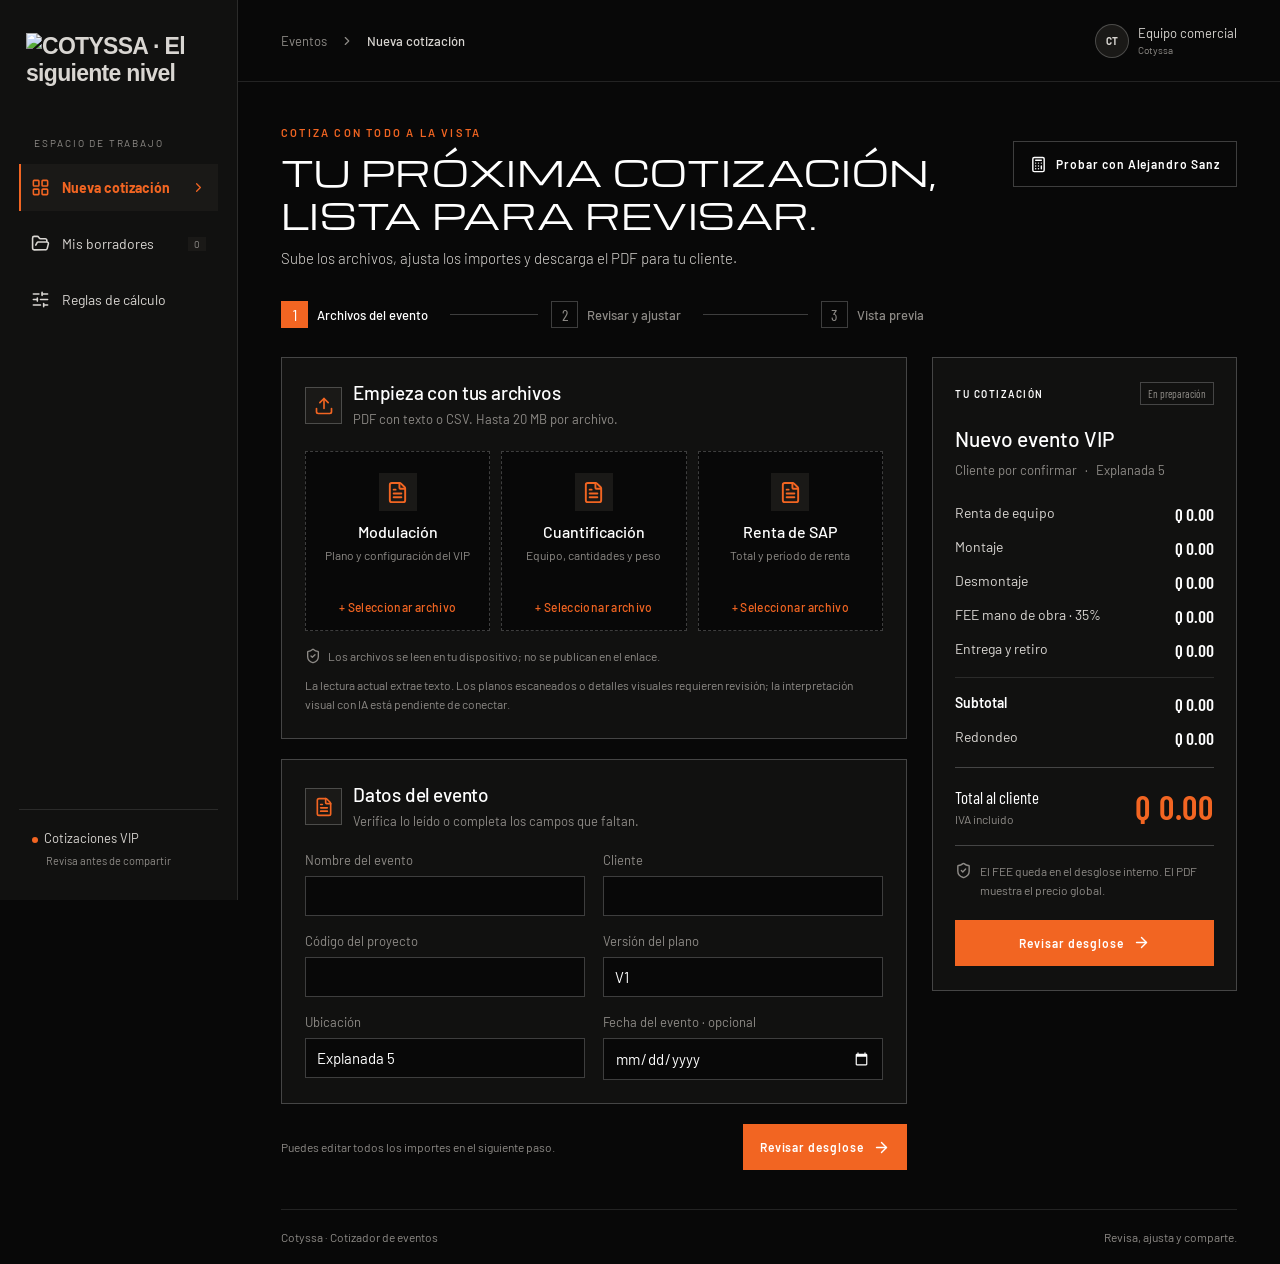
==== cotizador-vip/index.html @ bdb53b1c "Fix VIP PDF review flow and update editable daily rate to Q400" ====
<!doctype html><html lang="es"><head><meta charset="UTF-8"/><meta name="viewport" content="width=device-width,initial-scale=1.0"/><meta name="theme-color" content="#080808"/><meta name="robots" content="noindex,nofollow"/><title>Cotyssa · Cotizador de eventos</title><meta name="description" content="Prepara, revisa y descarga cotizaciones de VIP desde tu celular."/>  <script type="module" crossorigin src="./assets/index-CSmFbuK6.js"></script>
  <link rel="stylesheet" crossorigin href="./assets/index-BCkdrjSg.css">
</head><body><div id="root"></div></body></html>
---- cotizador-vip/assets/index-BCkdrjSg.css ----
@import "https://fonts.googleapis.com/css2?family=Michroma&family=Barlow:wght@300;400;500;600&family=Barlow+Condensed:wght@500;600&display=swap";:root{color:#273130;font-synthesis:none;--orange:#ed5b2a;--ink:#21332f;--line:#e5e9e5;--muted:#78817c;background:#f5f6f4;font-family:DM Sans,Arial,sans-serif}*{box-sizing:border-box}body{margin:0}button,input,textarea{font:inherit}button,a{-webkit-tap-highlight-color:transparent}button{cursor:pointer}button:disabled{cursor:not-allowed;opacity:.5}a{color:inherit;text-decoration:none}button{color:inherit;background:0 0;border:0}button:focus-visible,a:focus-visible{outline-offset:3px;outline:3px solid #ef9c73}input:focus,textarea:focus{border-color:var(--orange);outline:2px solid #ed5b2a33}.app{min-height:100vh;display:flex}.sidebar{border-right:1px solid var(--line);background:#fff;flex-direction:column;width:238px;padding:33px 19px;display:flex;position:fixed;inset:0 auto 0 0}.brand{letter-spacing:-.7px;align-items:center;gap:10px;margin:0 10px 58px;font-family:Manrope,Arial;font-size:23px;font-weight:800;display:flex}.brand small{letter-spacing:1.1px;color:#8c948e;margin-top:4px;font-size:8px;font-weight:650;display:block}.brand-mark{background:var(--orange);color:#fff;border-radius:10px 2px;place-items:center;width:38px;height:43px;font-size:29px;display:grid}.nav-label{color:#9aa29b;letter-spacing:1.4px;margin:0 15px 15px;font-size:9px}.sidebar nav{gap:9px;display:grid}.sidebar nav button{color:#6e7871;text-align:left;border-radius:8px;align-items:center;gap:12px;padding:14px 12px;font-size:12px;display:flex}.sidebar nav button.selected{color:#d65625;background:#fff1e9;font-weight:650}.sidebar nav button svg:last-child:not(:first-child){margin-left:auto}.count{background:#ecefe9;border-radius:5px;margin-left:auto;padding:1px 6px;font-size:10px}.sidebar-bottom{border-top:1px solid var(--line);margin-top:auto;padding:20px 13px 0;font-size:11px}.sidebar-bottom small{color:#9aa198;margin:8px 0 0 14px;font-size:10px;display:block}.orange-dot{background:var(--orange);border-radius:100%;flex:none;width:6px;height:6px;margin-right:6px;display:inline-block}.workspace{flex:1;min-width:0;margin-left:238px}.topbar{border-bottom:1px solid var(--line);background:#fff;justify-content:space-between;align-items:center;height:82px;padding:0 43px;font-size:11px;display:flex}.topbar>div{color:#8a948c;align-items:center;gap:13px;display:flex}.topbar strong{color:#46574c;font-weight:500}.team{align-items:center;gap:9px;font-size:11px;display:flex}.team small{color:#969f97;margin-top:3px;font-size:9px;display:block}.avatar{color:#62785a;background:#edf0e8;border-radius:50%;place-items:center;width:34px;height:34px;font-size:10px;font-weight:700;display:grid}main{max-width:1450px;margin:auto;padding:39px 43px 0}.page-heading{justify-content:space-between;align-items:center;gap:25px;margin-bottom:31px;display:flex}.eyebrow{letter-spacing:1.4px;font-size:9px;font-weight:700}h1,h2,h3{font-family:Manrope,Arial,sans-serif}h1{letter-spacing:-1.2px;margin:10px 0;font-size:29px;font-weight:750;line-height:1.3}p{line-height:1.6}.page-heading p{color:var(--muted);margin:0;font-size:12px}.primary,.secondary{white-space:nowrap;border-radius:7px;justify-content:center;align-items:center;gap:9px;min-height:42px;padding:12px 16px;font-size:11px;font-weight:650;display:inline-flex}.primary{background:var(--orange);color:#fff;box-shadow:0 4px 10px #e75a2017}.primary:hover{background:#d94c20}.secondary{color:#566552;background:#fff;border:1px solid #dfe5de}.secondary:hover{background:#f8faf5}.secondary.small{min-height:33px;padding:7px 11px}.wide{width:100%}.steps{max-width:810px;margin:0 0 29px;display:flex}.steps button{text-align:left;white-space:nowrap;color:#9ca39b;flex:1;align-items:center;gap:9px;padding:0;font-size:11px;display:flex;position:relative}.steps button>span{background:#f5f6f4;border:1px solid #d9ded6;border-radius:50%;flex:none;place-items:center;width:27px;height:27px;font-size:11px;display:grid}.steps button strong{font-weight:500}.steps button.done>span{color:#557b4f;background:#e5eee2;border-color:#e5eee2}.steps i{background:#dce2d8;flex:1;height:1px;margin:0 13px}.editor-grid{grid-template-columns:minmax(0,1fr) 305px;align-items:start;gap:25px;display:grid}.editor{gap:20px;min-width:0;display:grid}.card,.summary{border:1px solid var(--line);background:#fff;border-radius:11px;box-shadow:0 3px 7px #1b341a02}.card{padding:23px}.card-heading{align-items:center;gap:11px;margin-bottom:21px;display:flex}.card-heading>.text-button,.card-heading>.secondary{margin-left:auto}.section-icon{color:#7a8a69;background:#f5f5ef;border:1px solid #e9ebe2;border-radius:9px;flex:none;place-items:center;width:37px;height:37px;display:grid}.card h2{letter-spacing:-.3px;margin:0 0 5px;font-size:14px;font-weight:750}.card-heading p,.card>p{color:var(--muted);margin:0;font-size:10px}.uploads{grid-template-columns:repeat(3,minmax(0,1fr));gap:11px;display:grid}.upload{text-align:center;cursor:pointer;background:#fcfdf9;border:1px dashed #d9dfd2;border-radius:8px;flex-direction:column;align-items:center;min-height:171px;padding:21px 10px 16px;display:flex;position:relative;overflow:hidden}.upload:hover{border-color:var(--orange);background:#fffaf4}.upload input{opacity:0;cursor:pointer;width:100%;height:100%;position:absolute;inset:0}.upload-icon{color:#8d9b7b;background:#eef1e6;border-radius:9px;place-items:center;width:38px;height:38px;margin-bottom:11px;display:grid}.upload strong{font-size:11px}.upload>span:not(.upload-icon){color:#9aa28f;overflow-wrap:anywhere;max-width:100%;margin:7px 0 15px;font-size:9px}.upload b{color:#d36e39;margin-top:auto;font-size:9px;font-weight:600}.privacy{color:#94a08d;align-items:center;gap:7px;margin-top:17px;font-size:9px;display:flex}.reading-note{line-height:1.6;color:#8d9689!important;margin-top:12px!important;font-size:9px!important}.form-grid{grid-template-columns:1fr 1fr;gap:17px 18px;display:grid}.form-grid.four{grid-template-columns:repeat(4,1fr);gap:12px}.form-grid.three{grid-template-columns:repeat(3,1fr)}.field{min-width:0;display:block}.field>span{color:#687565;margin-bottom:8px;font-size:10px;display:block}.field input,.field textarea,.extra-row input{color:#374b3c;background:#fff;border:1px solid #e0e6dc;border-radius:6px;width:100%;min-height:38px;padding:10px 11px;font-size:11px}.field input[type=number]{appearance:textfield}.field input::-webkit-inner-spin-button{opacity:.4}.field textarea{resize:vertical;margin-bottom:16px;line-height:1.7}.input-wrap{position:relative}.input-wrap input:has(+small){padding-right:28px}.input-wrap small{color:#9da594;font-size:9px;position:absolute;top:12px;right:10px}.metrics{grid-template-columns:repeat(3,1fr);margin-top:18px;display:grid}.metrics div+div{border-left:1px solid var(--line);padding-left:20px}.metrics strong{letter-spacing:-.5px;color:#486344;font-size:21px;display:block}.metrics small{font-size:11px;font-weight:400}.metrics span{color:#8a9785;margin-top:6px;font-size:9px;display:block}.card h3{margin:0;font-size:12px}.compact{padding:20px 23px}.compact .muted{margin-top:15px}.summary{padding:24px 22px;position:sticky;top:24px}.summary-top{justify-content:space-between;align-items:center;gap:10px;display:flex}.summary .eyebrow{letter-spacing:1px;color:#83937a;font-size:8px}.status{white-space:nowrap;color:#bc8547;background:#fbf4e7;border:1px solid #f2e6cd;border-radius:5px;padding:4px 7px;font-size:8px}.summary h2{letter-spacing:-.6px;margin:19px 0 6px;font-size:17px;line-height:1.4}.summary p{color:#8b9985;margin:0;font-size:10px}.summary p span{margin:0 5px}.sum-lines{gap:13px;margin:23px 0 19px;font-size:10px;display:grid}.sum-lines>div{justify-content:space-between;gap:10px;display:flex}.sum-lines strong{white-space:nowrap;font-size:10px;font-weight:500}.sum-lines .sub{border-top:1px solid var(--line);margin-top:3px;padding-top:16px}.sum-lines .sub span,.sum-lines .sub strong{color:#4b6046;font-weight:600}.total{border-top:1px solid var(--line);border-bottom:1px solid var(--line);justify-content:space-between;align-items:center;gap:10px;padding:18px 0;display:flex}.total>span{color:#62775a;font-size:10px}.total small{color:#94a18c;margin-top:5px;font-size:8px;display:block}.total strong{letter-spacing:-1px;color:#304b2f;font-family:Manrope,Arial;font-size:25px}.summary-note{color:#9aa58e;align-items:flex-start;gap:8px;margin:16px 0 20px;font-size:9px;line-height:1.6;display:flex}.summary-note svg{flex:none}.editor-footer{justify-content:space-between;align-items:center;gap:15px;display:flex}.main-footer{color:#a2aa98;border-top:1px solid #e3e8de;justify-content:space-between;margin-top:39px;padding:20px 0;font-size:9px;display:flex}.notice{color:#927033;background:#fffbef;border:1px solid #ebd9b4;border-radius:8px;align-items:flex-start;gap:10px;margin:0 0 20px;padding:13px 15px;font-size:11px;display:flex}.notice p{flex:1;margin:0}.notice svg{flex:none;margin-top:3px}.notice button{padding:0}.inline-warning{background:#fff9eb;border-radius:6px;padding:10px 12px;color:#a47728!important;margin-top:15px!important;font-size:10px!important}.check{color:#71816a;cursor:pointer;align-items:flex-start;gap:9px;margin-top:18px;font-size:10px;line-height:1.6;display:flex}.check input{accent-color:var(--orange);flex:none;width:15px;height:15px;margin:2px 0 0}.final-check{border-top:1px solid var(--line);padding-top:17px}.reference{background:#f7f8f3;border-radius:6px;align-items:flex-start;gap:5px;margin-top:16px;padding:11px 12px;display:flex}.reference .orange-dot{margin-top:6px}.reference p{color:#8b967e;margin:0;font-size:10px}.text-button{color:#d76a36;align-items:center;gap:7px;font-size:10px;font-weight:600;display:inline-flex}.sap-line{color:#8e9d83;justify-content:space-between;align-items:center;gap:10px;margin-top:17px;font-size:10px;display:flex}.sap-line input{border:1px solid #dfe5d7;border-radius:5px;width:50px;margin-left:5px;padding:6px}.empty-extras{color:#a0ab92;text-align:center;background:#f9faf5;border-radius:7px;padding:16px;font-size:10px}.extra-row{grid-template-columns:1fr 60px 95px 25px;gap:8px;margin-top:10px;display:grid}.preview-card iframe{border:1px solid var(--line);background:#f4f4ef;border-radius:7px;width:100%;height:750px}.preview-actions{justify-content:flex-end;gap:12px;margin-top:18px;display:flex}.history-row{border-bottom:1px solid var(--line);align-items:center;gap:15px;padding:17px 0;font-size:12px;display:flex}.history-row>div{flex:1}.history-row small{color:#97a089;margin-top:6px;font-size:10px;display:block}.history-row>b{font-size:12px}.blank{text-align:center;color:#8f9e80;padding:50px}.blank>svg{margin-bottom:20px}.blank button{margin-top:15px}.rules>div{border-bottom:1px solid var(--line);gap:15px;padding:16px 0;display:flex}.rules p{color:#87967a;margin:8px 0;font-size:12px}.mobile{display:none}@media (width>=1600px){main{padding-top:50px}.page-heading{margin-bottom:36px}.editor-grid{grid-template-columns:minmax(0,1fr) 340px;gap:30px}.card{padding:28px}.uploads{gap:17px}.upload{min-height:190px}}@media (width<=1200px){.sidebar{width:205px}.workspace{margin-left:205px}main{padding:30px 25px 0}.topbar{padding:0 25px}.page-heading{align-items:flex-start}.page-heading>.secondary{padding:10px;font-size:10px}h1{font-size:25px}.editor-grid{grid-template-columns:minmax(0,1fr) 270px;gap:18px}.card{padding:20px}.form-grid.four{grid-template-columns:1fr 1fr}.uploads{grid-template-columns:1fr}.upload{text-align:left;grid-template-rows:auto auto;grid-template-columns:38px 1fr;gap:3px 13px;min-height:85px;padding:14px;display:grid}.upload-icon{grid-row:1/3;margin:0}.upload>span:not(.upload-icon){margin:0}.upload b{grid-column:2;margin-top:6px;font-size:9px}.summary{padding:20px}.total strong{font-size:22px}}@media (width<=850px){.sidebar{width:74px;padding:25px 10px}.brand{margin:0 auto 35px}.brand>div,.nav-label,.sidebar-bottom,.sidebar nav button>:not(:first-child){display:none}.sidebar nav button{justify-content:center;gap:0;padding:13px;font-size:0}.sidebar nav button svg:first-child{width:20px;height:20px;display:block}.workspace{margin-left:74px}.team>span:last-child{display:none}.editor-grid{grid-template-columns:minmax(0,1fr)}.summary{position:static}.summary .sum-lines{grid-template-columns:1fr 1fr;gap:13px 30px}.summary .sum-lines .sub{border:0;margin:0;padding:0}.summary h2{margin-top:15px}.summary .primary{display:none}.summary-note{margin-bottom:0}.uploads{grid-template-columns:repeat(3,minmax(0,1fr))}.upload{text-align:center;flex-direction:column;gap:0;min-height:166px;padding:18px 10px;display:flex}.upload-icon{margin-bottom:12px}.upload>span:not(.upload-icon){margin:7px 0 10px}.upload b{margin-top:auto}.steps{font-size:10px}.topbar{height:66px}.preview-card iframe{height:650px}}@media (width<=580px){.sidebar{display:none}.workspace{margin-left:0}.topbar{height:61px;padding:0 20px}.topbar>div{font-size:10px}.team{gap:0}.avatar{width:29px;height:29px}main{padding:25px 16px 0}.page-heading{margin-bottom:25px;display:block}h1{letter-spacing:-1px;font-size:25px}.page-heading p{max-width:290px;font-size:11px}.page-heading>.secondary{min-height:35px;margin-top:17px}.eyebrow{font-size:8px}.steps{gap:8px;margin-bottom:23px}.steps button{white-space:normal;align-items:center;gap:6px}.steps button span{width:24px;height:24px;font-size:10px}.steps button strong{font-size:9px;line-height:1.5}.steps i{display:none}.card{border-radius:9px;padding:18px 16px}.card-heading{gap:9px;margin-bottom:18px}.card-heading h2{font-size:13px}.card-heading p{font-size:9px}.section-icon{border-radius:7px;width:31px;height:31px}.uploads{grid-template-columns:1fr;gap:10px}.upload{text-align:left;grid-template-rows:auto auto;grid-template-columns:32px 1fr;gap:4px 12px;min-height:88px;padding:15px;display:grid}.upload-icon{grid-row:1/3;width:32px;height:32px;margin:0}.upload b{grid-column:2;margin-top:3px}.upload>span:not(.upload-icon){margin:0}.privacy{align-items:flex-start;font-size:8px;line-height:1.6}.privacy svg{flex:none}.form-grid{gap:14px 12px}.form-grid.three{grid-template-columns:1fr 1fr}.form-grid.three>.field:last-child{grid-column:1/3}.field>span{font-size:9px}.field input{font-size:12px}.summary .sum-lines{grid-template-columns:1fr}.summary .sum-lines .sub{border-top:1px solid var(--line);padding-top:13px}.summary{padding:21px}.total strong{font-size:26px}.editor-footer{gap:10px}.editor-footer>span{max-width:145px;font-size:9px}.primary{padding:11px 14px;font-size:10px}.card-heading>.text-button{text-align:right;max-width:85px;font-size:9px;line-height:1.5}.card-heading>.secondary,.reference p{font-size:9px}.sap-line{align-items:flex-start;font-size:9px}.extra-row{grid-template-columns:1fr 45px 70px 22px;gap:5px}.extra-row input{padding:8px 6px;font-size:10px}.check{font-size:9px}.preview-card iframe{height:510px}.preview-actions{justify-content:space-between;gap:7px}.preview-actions a{padding:10px;font-size:9px}.main-footer{margin-top:27px;font-size:8px}.main-footer>span{display:none}.history-row{flex-wrap:wrap;gap:9px}.history-row>div{min-width:150px}.mobile{display:block}}.mobile-nav{display:none}@media (width<=580px){.mobile-nav{background:#fff;border:1px solid #e5e9e5;border-radius:6px;max-width:110px;padding:7px;font-size:10px;display:block}.topbar{gap:10px}.topbar .team{display:none}}:root{--lightningcss-light: ;--lightningcss-dark:initial;color-scheme:dark;--ink:#080808;--coal:#111110;--coal2:#1a1917;--line:#ffffff1c;--line2:#ffffff38;--steel:#d9d6d2;--mute:#8e8b87;--white:#fff;--or:#f26522;--or2:#ff7a3d;--orange:#f26522;--muted:#8e8b87;--display:"Michroma","Eurostile",Arial,sans-serif;--text:"Barlow","Helvetica Neue",Arial,sans-serif;--data:"Barlow Condensed","Arial Narrow",Arial,sans-serif;font-family:var(--text);background:var(--ink);color:var(--steel)}body{background:var(--ink);color:var(--steel);font-family:var(--text)}::selection{background:var(--or);color:#fff}button,input,textarea,select{font-family:var(--text)}h1{font-family:var(--display);text-transform:uppercase;color:#fff;letter-spacing:.01em;font-size:clamp(23px,2.7vw,35px);font-weight:400;line-height:1.25}h2,h3{font-family:var(--text);color:#fff}.sidebar{background:var(--coal);border-color:var(--line);width:238px}.workspace{margin-left:238px}.brand{min-height:48px;margin:0 7px 50px}.brand-logo{width:180px;height:auto;display:block}.brand-mark{display:none}.nav-label{color:var(--mute);letter-spacing:.18em;font-size:10px}.sidebar nav button{color:var(--steel);border-radius:0;font-size:14px}.sidebar nav button.selected{background:var(--coal2);color:var(--or);box-shadow:inset 2px 0 var(--or)}.count{background:var(--coal2);color:var(--mute);border-radius:0}.sidebar-bottom{color:var(--steel);border-color:var(--line);font-size:13px}.sidebar-bottom small{color:var(--mute);font-size:11px}.orange-dot{background:var(--or)}.topbar{background:var(--ink);border-color:var(--line);font-size:13px}.topbar>div{color:var(--mute)}.topbar strong{color:var(--steel)}.team{font-size:13px}.team small{color:var(--mute);font-size:10px}.avatar{background:var(--coal2);color:var(--steel);border:1px solid var(--line2)}.eyebrow{font-family:var(--text);letter-spacing:.2em;font-size:11px;font-weight:600}.orange{color:var(--or)}.page-heading{align-items:flex-start}.page-heading p{color:var(--steel);max-width:65ch;font-size:15px;font-weight:300}.page-heading>.secondary{margin-top:20px}.primary,.secondary{font-family:var(--text);letter-spacing:.08em;min-height:46px;box-shadow:none;border-radius:0;font-size:12px;font-weight:600}.primary{background:var(--or);border:1px solid var(--or);color:#fff}.primary:hover{background:var(--or2);border-color:var(--or2)}.secondary{border-color:var(--line2);color:#fff;background:0 0}.secondary:hover{background:var(--coal2);border-color:#fff}.steps button{color:var(--mute);font-size:13px}.steps button>span{background:var(--ink);color:var(--mute);border-color:var(--line2);font-family:var(--data);border-radius:0;font-size:16px}.steps button.active{color:#fff}.steps button.active>span{background:var(--or);border-color:var(--or);color:#fff}.steps button.done>span{background:var(--coal2);border-color:var(--or);color:var(--or)}.steps i{background:var(--line2)}.card,.summary{background:var(--coal);border-color:var(--line2);box-shadow:none;border-radius:0}.card h2{font-family:var(--text);letter-spacing:-.01em;font-size:19px;font-weight:500}.card h3{font-family:var(--text);font-size:17px;font-weight:500}.card-heading p,.card>p{color:var(--mute);font-size:13px}.section-icon{background:var(--coal2);color:var(--or);border:1px solid var(--line2);border-radius:0}.upload{background:var(--ink);border-color:var(--line2);border-radius:0;min-height:180px}.upload:hover{background:var(--coal2);border-color:var(--or)}.upload-icon{background:var(--coal2);color:var(--or);border-radius:0}.upload strong{color:#fff;font-size:16px;font-weight:500}.upload>span:not(.upload-icon){color:var(--mute);font-size:12px}.upload b{letter-spacing:.03em;color:var(--or);font-size:12px;font-weight:500}.upload.loaded{background:#101a12;border-color:#5fb77a}.upload.loaded .upload-icon{color:#5fb77a;background:#15231a}.privacy{color:var(--mute);font-size:12px}.reading-note{color:var(--mute)!important;font-size:12px!important}.field>span{color:var(--mute);font-size:13px}.field input,.field textarea,.extra-row input{background:var(--ink);color:#fff;border-color:var(--line2);border-radius:0;font-size:15px}.field input:focus,.field textarea:focus,.extra-row input:focus{border-color:var(--or);outline:none}.input-wrap small{font-family:var(--data);color:var(--mute);font-size:14px;top:10px}.field textarea{font-size:14px}.summary .eyebrow{color:#fff;letter-spacing:.15em;font-size:10px}.status{color:var(--mute);border-color:var(--line2);font-family:var(--data);background:0 0;border-radius:0;font-size:11px}.summary h2{font-family:var(--text);color:#fff;letter-spacing:0;font-size:21px;font-weight:500}.summary p{color:var(--mute);font-size:13px}.sum-lines{gap:14px;font-size:14px}.sum-lines span{color:var(--steel)}.sum-lines strong{font-family:var(--data);color:#fff;font-variant-numeric:tabular-nums;font-size:17px;font-weight:600}.sum-lines .sub span,.sum-lines .sub strong{color:#fff}.total{border-color:var(--line2)}.total>span{font-family:var(--data);color:#fff;font-size:17px}.total small{font-family:var(--text);color:var(--mute);font-size:12px}.total strong{font-family:var(--data);color:var(--or);letter-spacing:.03em;font-size:34px;font-weight:600}.summary-note{color:var(--mute);font-size:12px}.metrics strong{font-family:var(--data);color:#fff;letter-spacing:.03em;font-size:30px;font-weight:600}.metrics small{font-size:15px}.metrics span{color:var(--mute);font-size:12px}.metrics div+div{border-color:var(--line2)}.muted{color:var(--mute);font-size:13px}.editor-footer>span{color:var(--mute);font-size:12px}.main-footer{color:var(--mute);border-color:var(--line);font-size:12px}.notice{border-color:var(--line2);border-left:2px solid var(--or);color:var(--steel);background:#f2652212;border-radius:0;font-size:14px}.notice svg{color:var(--or)}.inline-warning{background:#e8b04a12;border-left:2px solid #e8b04a;border-radius:0;color:#e8b04a!important;font-size:13px!important}.check{color:var(--steel);font-size:14px}.check input{accent-color:var(--or);width:18px;height:18px}.reference{border:1px dashed var(--line2);background:var(--ink);border-radius:0}.reference p{color:var(--mute);font-size:13px}.text-button{color:var(--or);font-size:12px}.sap-line{color:var(--mute);font-size:13px}.sap-line input{background:var(--ink);color:#fff;border-color:var(--line2);border-radius:0}.empty-extras{background:var(--ink);color:var(--mute);border-radius:0;font-size:13px}.extra-row button{color:var(--mute)}.preview-card iframe{border-color:var(--line2);background:var(--ink);border-radius:0}.history-row{border-color:var(--line);font-size:15px}.history-row small{color:var(--mute);font-size:13px}.history-row>b{font-family:var(--data);font-size:20px}.blank{color:var(--mute)}.blank p{font-size:15px}.rules p{color:var(--mute);font-size:15px}.rules h3{font-size:18px}.mobile-nav{background:var(--ink);color:#fff;border-color:var(--line2);border-radius:0}@media (width<=1200px){.sidebar{width:205px}.workspace{margin-left:205px}.brand-logo{width:160px}.page-heading{display:block}.page-heading>.secondary{margin-top:17px}.uploads .upload{min-height:100px}.total strong{font-size:29px}}@media (width<=850px){.sidebar{width:74px;padding:24px 8px}.workspace{margin-left:74px}.brand{min-height:40px;margin:0 auto 30px}.brand-logo{width:57px}.sidebar nav button{font-size:0}.summary .sum-lines{grid-template-columns:1fr 1fr}.uploads .upload{min-height:175px}}@media (width<=580px){.workspace{margin-left:0}.sidebar{display:none}.topbar,.topbar>div,.mobile-nav{font-size:12px}.eyebrow{font-size:10px}h1{font-size:23px;line-height:1.3}.page-heading p{max-width:none;font-size:15px}.page-heading>.secondary{font-size:11px}.steps button strong{font-size:12px}.steps button span{font-size:14px}.card h2{font-size:18px}.card-heading p{font-size:12px}.uploads .upload{min-height:101px}.upload strong{font-size:16px}.upload>span:not(.upload-icon),.upload b,.field>span{font-size:12px}.field input{font-size:16px}.summary .sum-lines{grid-template-columns:1fr}.total strong{font-size:34px}.summary p{font-size:13px}.privacy,.card-heading>.text-button{font-size:11px}.check,.reference p{font-size:13px}.editor-footer>span,.primary{font-size:11px}.sap-line{font-size:12px}.extra-row input{font-size:13px}.main-footer{font-size:11px}}.mobile-brand{display:none}@media (width<=580px){.mobile-brand{width:154px;height:auto;display:block}.topbar>div:first-of-type{display:none}.topbar{justify-content:space-between;height:74px}.steps{gap:8px}.steps button strong{font-size:11px}}.final-review{border-top:1px solid var(--line2);margin-top:22px;padding-top:20px}.final-review h3{margin-bottom:8px;font-size:18px}.final-review p{color:var(--mute);font-size:13px;line-height:1.5}.generation-errors{background:var(--coal);border:1px solid var(--warn,#e8b04a);border-left:3px solid var(--or);color:var(--steel);padding:17px 20px;font-size:14px}.generation-errors ul{margin:10px 0 0;padding-left:20px;line-height:1.7}.generation-errors strong{color:#fff}.notice:focus{outline:2px solid var(--or);outline-offset:3px}
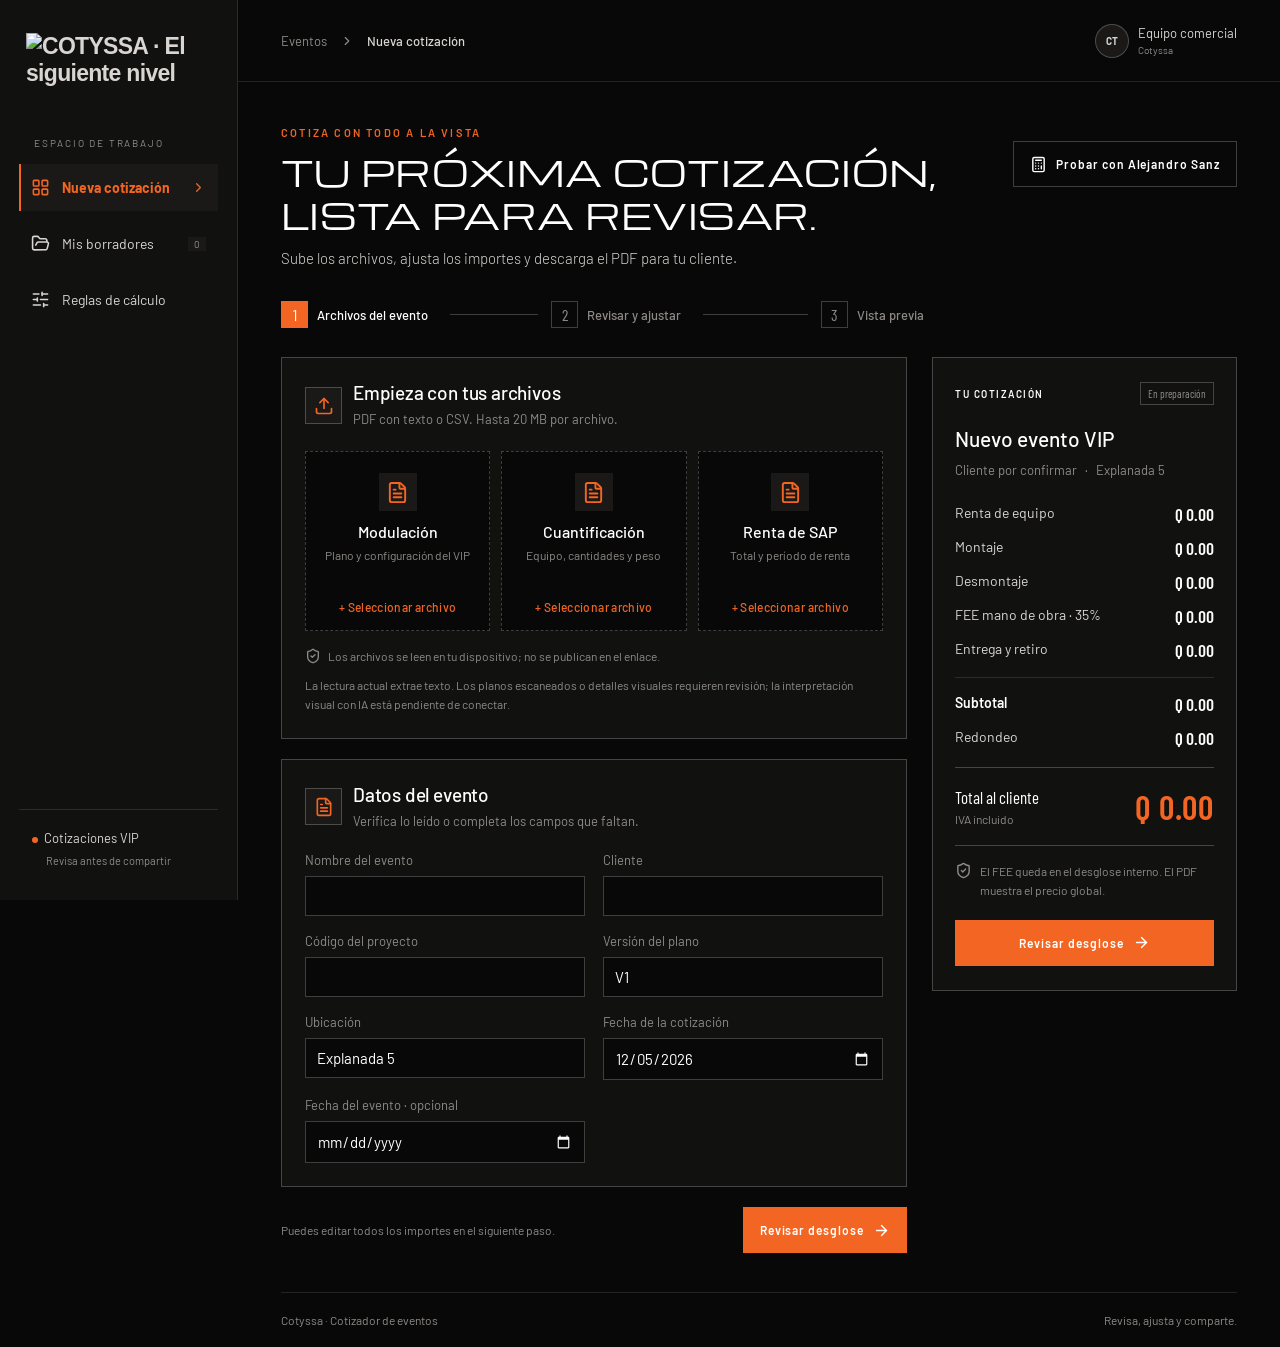
==== commit 52fdb4c6: "Label quote date, set 8-business-day validity and select truck or trailer in VIP PDFs" ====
--- a/cotizador-vip/index.html
+++ b/cotizador-vip/index.html
@@ -1,3 +1,3 @@
-<!doctype html><html lang="es"><head><meta charset="UTF-8"/><meta name="viewport" content="width=device-width,initial-scale=1.0"/><meta name="theme-color" content="#080808"/><meta name="robots" content="noindex,nofollow"/><title>Cotyssa · Cotizador de eventos</title><meta name="description" content="Prepara, revisa y descarga cotizaciones de VIP desde tu celular."/>  <script type="module" crossorigin src="./assets/index-CSmFbuK6.js"></script>
-  <link rel="stylesheet" crossorigin href="./assets/index-BCkdrjSg.css">
+<!doctype html><html lang="es"><head><meta charset="UTF-8"/><meta name="viewport" content="width=device-width,initial-scale=1.0"/><meta name="theme-color" content="#080808"/><meta name="robots" content="noindex,nofollow"/><title>Cotyssa · Cotizador de eventos</title><meta name="description" content="Prepara, revisa y descarga cotizaciones de VIP desde tu celular."/>  <script type="module" crossorigin src="./assets/index-C-hqehtB.js"></script>
+  <link rel="stylesheet" crossorigin href="./assets/index-trtvnpqz.css">
 </head><body><div id="root"></div></body></html>
--- a/cotizador-vip/assets/index-trtvnpqz.css
+++ b/cotizador-vip/assets/index-trtvnpqz.css
@@ -0,0 +1 @@
+@import "https://fonts.googleapis.com/css2?family=Michroma&family=Barlow:wght@300;400;500;600&family=Barlow+Condensed:wght@500;600&display=swap";:root{color:#273130;font-synthesis:none;--orange:#ed5b2a;--ink:#21332f;--line:#e5e9e5;--muted:#78817c;background:#f5f6f4;font-family:DM Sans,Arial,sans-serif}*{box-sizing:border-box}body{margin:0}button,input,textarea{font:inherit}button,a{-webkit-tap-highlight-color:transparent}button{cursor:pointer}button:disabled{cursor:not-allowed;opacity:.5}a{color:inherit;text-decoration:none}button{color:inherit;background:0 0;border:0}button:focus-visible,a:focus-visible{outline-offset:3px;outline:3px solid #ef9c73}input:focus,textarea:focus{border-color:var(--orange);outline:2px solid #ed5b2a33}.app{min-height:100vh;display:flex}.sidebar{border-right:1px solid var(--line);background:#fff;flex-direction:column;width:238px;padding:33px 19px;display:flex;position:fixed;inset:0 auto 0 0}.brand{letter-spacing:-.7px;align-items:center;gap:10px;margin:0 10px 58px;font-family:Manrope,Arial;font-size:23px;font-weight:800;display:flex}.brand small{letter-spacing:1.1px;color:#8c948e;margin-top:4px;font-size:8px;font-weight:650;display:block}.brand-mark{background:var(--orange);color:#fff;border-radius:10px 2px;place-items:center;width:38px;height:43px;font-size:29px;display:grid}.nav-label{color:#9aa29b;letter-spacing:1.4px;margin:0 15px 15px;font-size:9px}.sidebar nav{gap:9px;display:grid}.sidebar nav button{color:#6e7871;text-align:left;border-radius:8px;align-items:center;gap:12px;padding:14px 12px;font-size:12px;display:flex}.sidebar nav button.selected{color:#d65625;background:#fff1e9;font-weight:650}.sidebar nav button svg:last-child:not(:first-child){margin-left:auto}.count{background:#ecefe9;border-radius:5px;margin-left:auto;padding:1px 6px;font-size:10px}.sidebar-bottom{border-top:1px solid var(--line);margin-top:auto;padding:20px 13px 0;font-size:11px}.sidebar-bottom small{color:#9aa198;margin:8px 0 0 14px;font-size:10px;display:block}.orange-dot{background:var(--orange);border-radius:100%;flex:none;width:6px;height:6px;margin-right:6px;display:inline-block}.workspace{flex:1;min-width:0;margin-left:238px}.topbar{border-bottom:1px solid var(--line);background:#fff;justify-content:space-between;align-items:center;height:82px;padding:0 43px;font-size:11px;display:flex}.topbar>div{color:#8a948c;align-items:center;gap:13px;display:flex}.topbar strong{color:#46574c;font-weight:500}.team{align-items:center;gap:9px;font-size:11px;display:flex}.team small{color:#969f97;margin-top:3px;font-size:9px;display:block}.avatar{color:#62785a;background:#edf0e8;border-radius:50%;place-items:center;width:34px;height:34px;font-size:10px;font-weight:700;display:grid}main{max-width:1450px;margin:auto;padding:39px 43px 0}.page-heading{justify-content:space-between;align-items:center;gap:25px;margin-bottom:31px;display:flex}.eyebrow{letter-spacing:1.4px;font-size:9px;font-weight:700}h1,h2,h3{font-family:Manrope,Arial,sans-serif}h1{letter-spacing:-1.2px;margin:10px 0;font-size:29px;font-weight:750;line-height:1.3}p{line-height:1.6}.page-heading p{color:var(--muted);margin:0;font-size:12px}.primary,.secondary{white-space:nowrap;border-radius:7px;justify-content:center;align-items:center;gap:9px;min-height:42px;padding:12px 16px;font-size:11px;font-weight:650;display:inline-flex}.primary{background:var(--orange);color:#fff;box-shadow:0 4px 10px #e75a2017}.primary:hover{background:#d94c20}.secondary{color:#566552;background:#fff;border:1px solid #dfe5de}.secondary:hover{background:#f8faf5}.secondary.small{min-height:33px;padding:7px 11px}.wide{width:100%}.steps{max-width:810px;margin:0 0 29px;display:flex}.steps button{text-align:left;white-space:nowrap;color:#9ca39b;flex:1;align-items:center;gap:9px;padding:0;font-size:11px;display:flex;position:relative}.steps button>span{background:#f5f6f4;border:1px solid #d9ded6;border-radius:50%;flex:none;place-items:center;width:27px;height:27px;font-size:11px;display:grid}.steps button strong{font-weight:500}.steps button.done>span{color:#557b4f;background:#e5eee2;border-color:#e5eee2}.steps i{background:#dce2d8;flex:1;height:1px;margin:0 13px}.editor-grid{grid-template-columns:minmax(0,1fr) 305px;align-items:start;gap:25px;display:grid}.editor{gap:20px;min-width:0;display:grid}.card,.summary{border:1px solid var(--line);background:#fff;border-radius:11px;box-shadow:0 3px 7px #1b341a02}.card{padding:23px}.card-heading{align-items:center;gap:11px;margin-bottom:21px;display:flex}.card-heading>.text-button,.card-heading>.secondary{margin-left:auto}.section-icon{color:#7a8a69;background:#f5f5ef;border:1px solid #e9ebe2;border-radius:9px;flex:none;place-items:center;width:37px;height:37px;display:grid}.card h2{letter-spacing:-.3px;margin:0 0 5px;font-size:14px;font-weight:750}.card-heading p,.card>p{color:var(--muted);margin:0;font-size:10px}.uploads{grid-template-columns:repeat(3,minmax(0,1fr));gap:11px;display:grid}.upload{text-align:center;cursor:pointer;background:#fcfdf9;border:1px dashed #d9dfd2;border-radius:8px;flex-direction:column;align-items:center;min-height:171px;padding:21px 10px 16px;display:flex;position:relative;overflow:hidden}.upload:hover{border-color:var(--orange);background:#fffaf4}.upload input{opacity:0;cursor:pointer;width:100%;height:100%;position:absolute;inset:0}.upload-icon{color:#8d9b7b;background:#eef1e6;border-radius:9px;place-items:center;width:38px;height:38px;margin-bottom:11px;display:grid}.upload strong{font-size:11px}.upload>span:not(.upload-icon){color:#9aa28f;overflow-wrap:anywhere;max-width:100%;margin:7px 0 15px;font-size:9px}.upload b{color:#d36e39;margin-top:auto;font-size:9px;font-weight:600}.privacy{color:#94a08d;align-items:center;gap:7px;margin-top:17px;font-size:9px;display:flex}.reading-note{line-height:1.6;color:#8d9689!important;margin-top:12px!important;font-size:9px!important}.form-grid{grid-template-columns:1fr 1fr;gap:17px 18px;display:grid}.form-grid.four{grid-template-columns:repeat(4,1fr);gap:12px}.form-grid.three{grid-template-columns:repeat(3,1fr)}.field{min-width:0;display:block}.field>span{color:#687565;margin-bottom:8px;font-size:10px;display:block}.field input,.field textarea,.extra-row input{color:#374b3c;background:#fff;border:1px solid #e0e6dc;border-radius:6px;width:100%;min-height:38px;padding:10px 11px;font-size:11px}.field input[type=number]{appearance:textfield}.field input::-webkit-inner-spin-button{opacity:.4}.field textarea{resize:vertical;margin-bottom:16px;line-height:1.7}.input-wrap{position:relative}.input-wrap input:has(+small){padding-right:28px}.input-wrap small{color:#9da594;font-size:9px;position:absolute;top:12px;right:10px}.metrics{grid-template-columns:repeat(3,1fr);margin-top:18px;display:grid}.metrics div+div{border-left:1px solid var(--line);padding-left:20px}.metrics strong{letter-spacing:-.5px;color:#486344;font-size:21px;display:block}.metrics small{font-size:11px;font-weight:400}.metrics span{color:#8a9785;margin-top:6px;font-size:9px;display:block}.card h3{margin:0;font-size:12px}.compact{padding:20px 23px}.compact .muted{margin-top:15px}.summary{padding:24px 22px;position:sticky;top:24px}.summary-top{justify-content:space-between;align-items:center;gap:10px;display:flex}.summary .eyebrow{letter-spacing:1px;color:#83937a;font-size:8px}.status{white-space:nowrap;color:#bc8547;background:#fbf4e7;border:1px solid #f2e6cd;border-radius:5px;padding:4px 7px;font-size:8px}.summary h2{letter-spacing:-.6px;margin:19px 0 6px;font-size:17px;line-height:1.4}.summary p{color:#8b9985;margin:0;font-size:10px}.summary p span{margin:0 5px}.sum-lines{gap:13px;margin:23px 0 19px;font-size:10px;display:grid}.sum-lines>div{justify-content:space-between;gap:10px;display:flex}.sum-lines strong{white-space:nowrap;font-size:10px;font-weight:500}.sum-lines .sub{border-top:1px solid var(--line);margin-top:3px;padding-top:16px}.sum-lines .sub span,.sum-lines .sub strong{color:#4b6046;font-weight:600}.total{border-top:1px solid var(--line);border-bottom:1px solid var(--line);justify-content:space-between;align-items:center;gap:10px;padding:18px 0;display:flex}.total>span{color:#62775a;font-size:10px}.total small{color:#94a18c;margin-top:5px;font-size:8px;display:block}.total strong{letter-spacing:-1px;color:#304b2f;font-family:Manrope,Arial;font-size:25px}.summary-note{color:#9aa58e;align-items:flex-start;gap:8px;margin:16px 0 20px;font-size:9px;line-height:1.6;display:flex}.summary-note svg{flex:none}.editor-footer{justify-content:space-between;align-items:center;gap:15px;display:flex}.main-footer{color:#a2aa98;border-top:1px solid #e3e8de;justify-content:space-between;margin-top:39px;padding:20px 0;font-size:9px;display:flex}.notice{color:#927033;background:#fffbef;border:1px solid #ebd9b4;border-radius:8px;align-items:flex-start;gap:10px;margin:0 0 20px;padding:13px 15px;font-size:11px;display:flex}.notice p{flex:1;margin:0}.notice svg{flex:none;margin-top:3px}.notice button{padding:0}.inline-warning{background:#fff9eb;border-radius:6px;padding:10px 12px;color:#a47728!important;margin-top:15px!important;font-size:10px!important}.check{color:#71816a;cursor:pointer;align-items:flex-start;gap:9px;margin-top:18px;font-size:10px;line-height:1.6;display:flex}.check input{accent-color:var(--orange);flex:none;width:15px;height:15px;margin:2px 0 0}.final-check{border-top:1px solid var(--line);padding-top:17px}.reference{background:#f7f8f3;border-radius:6px;align-items:flex-start;gap:5px;margin-top:16px;padding:11px 12px;display:flex}.reference .orange-dot{margin-top:6px}.reference p{color:#8b967e;margin:0;font-size:10px}.text-button{color:#d76a36;align-items:center;gap:7px;font-size:10px;font-weight:600;display:inline-flex}.sap-line{color:#8e9d83;justify-content:space-between;align-items:center;gap:10px;margin-top:17px;font-size:10px;display:flex}.sap-line input{border:1px solid #dfe5d7;border-radius:5px;width:50px;margin-left:5px;padding:6px}.empty-extras{color:#a0ab92;text-align:center;background:#f9faf5;border-radius:7px;padding:16px;font-size:10px}.extra-row{grid-template-columns:1fr 60px 95px 25px;gap:8px;margin-top:10px;display:grid}.preview-card iframe{border:1px solid var(--line);background:#f4f4ef;border-radius:7px;width:100%;height:750px}.preview-actions{justify-content:flex-end;gap:12px;margin-top:18px;display:flex}.history-row{border-bottom:1px solid var(--line);align-items:center;gap:15px;padding:17px 0;font-size:12px;display:flex}.history-row>div{flex:1}.history-row small{color:#97a089;margin-top:6px;font-size:10px;display:block}.history-row>b{font-size:12px}.blank{text-align:center;color:#8f9e80;padding:50px}.blank>svg{margin-bottom:20px}.blank button{margin-top:15px}.rules>div{border-bottom:1px solid var(--line);gap:15px;padding:16px 0;display:flex}.rules p{color:#87967a;margin:8px 0;font-size:12px}.mobile{display:none}@media (width>=1600px){main{padding-top:50px}.page-heading{margin-bottom:36px}.editor-grid{grid-template-columns:minmax(0,1fr) 340px;gap:30px}.card{padding:28px}.uploads{gap:17px}.upload{min-height:190px}}@media (width<=1200px){.sidebar{width:205px}.workspace{margin-left:205px}main{padding:30px 25px 0}.topbar{padding:0 25px}.page-heading{align-items:flex-start}.page-heading>.secondary{padding:10px;font-size:10px}h1{font-size:25px}.editor-grid{grid-template-columns:minmax(0,1fr) 270px;gap:18px}.card{padding:20px}.form-grid.four{grid-template-columns:1fr 1fr}.uploads{grid-template-columns:1fr}.upload{text-align:left;grid-template-rows:auto auto;grid-template-columns:38px 1fr;gap:3px 13px;min-height:85px;padding:14px;display:grid}.upload-icon{grid-row:1/3;margin:0}.upload>span:not(.upload-icon){margin:0}.upload b{grid-column:2;margin-top:6px;font-size:9px}.summary{padding:20px}.total strong{font-size:22px}}@media (width<=850px){.sidebar{width:74px;padding:25px 10px}.brand{margin:0 auto 35px}.brand>div,.nav-label,.sidebar-bottom,.sidebar nav button>:not(:first-child){display:none}.sidebar nav button{justify-content:center;gap:0;padding:13px;font-size:0}.sidebar nav button svg:first-child{width:20px;height:20px;display:block}.workspace{margin-left:74px}.team>span:last-child{display:none}.editor-grid{grid-template-columns:minmax(0,1fr)}.summary{position:static}.summary .sum-lines{grid-template-columns:1fr 1fr;gap:13px 30px}.summary .sum-lines .sub{border:0;margin:0;padding:0}.summary h2{margin-top:15px}.summary .primary{display:none}.summary-note{margin-bottom:0}.uploads{grid-template-columns:repeat(3,minmax(0,1fr))}.upload{text-align:center;flex-direction:column;gap:0;min-height:166px;padding:18px 10px;display:flex}.upload-icon{margin-bottom:12px}.upload>span:not(.upload-icon){margin:7px 0 10px}.upload b{margin-top:auto}.steps{font-size:10px}.topbar{height:66px}.preview-card iframe{height:650px}}@media (width<=580px){.sidebar{display:none}.workspace{margin-left:0}.topbar{height:61px;padding:0 20px}.topbar>div{font-size:10px}.team{gap:0}.avatar{width:29px;height:29px}main{padding:25px 16px 0}.page-heading{margin-bottom:25px;display:block}h1{letter-spacing:-1px;font-size:25px}.page-heading p{max-width:290px;font-size:11px}.page-heading>.secondary{min-height:35px;margin-top:17px}.eyebrow{font-size:8px}.steps{gap:8px;margin-bottom:23px}.steps button{white-space:normal;align-items:center;gap:6px}.steps button span{width:24px;height:24px;font-size:10px}.steps button strong{font-size:9px;line-height:1.5}.steps i{display:none}.card{border-radius:9px;padding:18px 16px}.card-heading{gap:9px;margin-bottom:18px}.card-heading h2{font-size:13px}.card-heading p{font-size:9px}.section-icon{border-radius:7px;width:31px;height:31px}.uploads{grid-template-columns:1fr;gap:10px}.upload{text-align:left;grid-template-rows:auto auto;grid-template-columns:32px 1fr;gap:4px 12px;min-height:88px;padding:15px;display:grid}.upload-icon{grid-row:1/3;width:32px;height:32px;margin:0}.upload b{grid-column:2;margin-top:3px}.upload>span:not(.upload-icon){margin:0}.privacy{align-items:flex-start;font-size:8px;line-height:1.6}.privacy svg{flex:none}.form-grid{gap:14px 12px}.form-grid.three{grid-template-columns:1fr 1fr}.form-grid.three>.field:last-child{grid-column:1/3}.field>span{font-size:9px}.field input{font-size:12px}.summary .sum-lines{grid-template-columns:1fr}.summary .sum-lines .sub{border-top:1px solid var(--line);padding-top:13px}.summary{padding:21px}.total strong{font-size:26px}.editor-footer{gap:10px}.editor-footer>span{max-width:145px;font-size:9px}.primary{padding:11px 14px;font-size:10px}.card-heading>.text-button{text-align:right;max-width:85px;font-size:9px;line-height:1.5}.card-heading>.secondary,.reference p{font-size:9px}.sap-line{align-items:flex-start;font-size:9px}.extra-row{grid-template-columns:1fr 45px 70px 22px;gap:5px}.extra-row input{padding:8px 6px;font-size:10px}.check{font-size:9px}.preview-card iframe{height:510px}.preview-actions{justify-content:space-between;gap:7px}.preview-actions a{padding:10px;font-size:9px}.main-footer{margin-top:27px;font-size:8px}.main-footer>span{display:none}.history-row{flex-wrap:wrap;gap:9px}.history-row>div{min-width:150px}.mobile{display:block}}.mobile-nav{display:none}@media (width<=580px){.mobile-nav{background:#fff;border:1px solid #e5e9e5;border-radius:6px;max-width:110px;padding:7px;font-size:10px;display:block}.topbar{gap:10px}.topbar .team{display:none}}:root{--lightningcss-light: ;--lightningcss-dark:initial;color-scheme:dark;--ink:#080808;--coal:#111110;--coal2:#1a1917;--line:#ffffff1c;--line2:#ffffff38;--steel:#d9d6d2;--mute:#8e8b87;--white:#fff;--or:#f26522;--or2:#ff7a3d;--orange:#f26522;--muted:#8e8b87;--display:"Michroma","Eurostile",Arial,sans-serif;--text:"Barlow","Helvetica Neue",Arial,sans-serif;--data:"Barlow Condensed","Arial Narrow",Arial,sans-serif;font-family:var(--text);background:var(--ink);color:var(--steel)}body{background:var(--ink);color:var(--steel);font-family:var(--text)}::selection{background:var(--or);color:#fff}button,input,textarea,select{font-family:var(--text)}h1{font-family:var(--display);text-transform:uppercase;color:#fff;letter-spacing:.01em;font-size:clamp(23px,2.7vw,35px);font-weight:400;line-height:1.25}h2,h3{font-family:var(--text);color:#fff}.sidebar{background:var(--coal);border-color:var(--line);width:238px}.workspace{margin-left:238px}.brand{min-height:48px;margin:0 7px 50px}.brand-logo{width:180px;height:auto;display:block}.brand-mark{display:none}.nav-label{color:var(--mute);letter-spacing:.18em;font-size:10px}.sidebar nav button{color:var(--steel);border-radius:0;font-size:14px}.sidebar nav button.selected{background:var(--coal2);color:var(--or);box-shadow:inset 2px 0 var(--or)}.count{background:var(--coal2);color:var(--mute);border-radius:0}.sidebar-bottom{color:var(--steel);border-color:var(--line);font-size:13px}.sidebar-bottom small{color:var(--mute);font-size:11px}.orange-dot{background:var(--or)}.topbar{background:var(--ink);border-color:var(--line);font-size:13px}.topbar>div{color:var(--mute)}.topbar strong{color:var(--steel)}.team{font-size:13px}.team small{color:var(--mute);font-size:10px}.avatar{background:var(--coal2);color:var(--steel);border:1px solid var(--line2)}.eyebrow{font-family:var(--text);letter-spacing:.2em;font-size:11px;font-weight:600}.orange{color:var(--or)}.page-heading{align-items:flex-start}.page-heading p{color:var(--steel);max-width:65ch;font-size:15px;font-weight:300}.page-heading>.secondary{margin-top:20px}.primary,.secondary{font-family:var(--text);letter-spacing:.08em;min-height:46px;box-shadow:none;border-radius:0;font-size:12px;font-weight:600}.primary{background:var(--or);border:1px solid var(--or);color:#fff}.primary:hover{background:var(--or2);border-color:var(--or2)}.secondary{border-color:var(--line2);color:#fff;background:0 0}.secondary:hover{background:var(--coal2);border-color:#fff}.steps button{color:var(--mute);font-size:13px}.steps button>span{background:var(--ink);color:var(--mute);border-color:var(--line2);font-family:var(--data);border-radius:0;font-size:16px}.steps button.active{color:#fff}.steps button.active>span{background:var(--or);border-color:var(--or);color:#fff}.steps button.done>span{background:var(--coal2);border-color:var(--or);color:var(--or)}.steps i{background:var(--line2)}.card,.summary{background:var(--coal);border-color:var(--line2);box-shadow:none;border-radius:0}.card h2{font-family:var(--text);letter-spacing:-.01em;font-size:19px;font-weight:500}.card h3{font-family:var(--text);font-size:17px;font-weight:500}.card-heading p,.card>p{color:var(--mute);font-size:13px}.section-icon{background:var(--coal2);color:var(--or);border:1px solid var(--line2);border-radius:0}.upload{background:var(--ink);border-color:var(--line2);border-radius:0;min-height:180px}.upload:hover{background:var(--coal2);border-color:var(--or)}.upload-icon{background:var(--coal2);color:var(--or);border-radius:0}.upload strong{color:#fff;font-size:16px;font-weight:500}.upload>span:not(.upload-icon){color:var(--mute);font-size:12px}.upload b{letter-spacing:.03em;color:var(--or);font-size:12px;font-weight:500}.upload.loaded{background:#101a12;border-color:#5fb77a}.upload.loaded .upload-icon{color:#5fb77a;background:#15231a}.privacy{color:var(--mute);font-size:12px}.reading-note{color:var(--mute)!important;font-size:12px!important}.field>span{color:var(--mute);font-size:13px}.field input,.field textarea,.extra-row input{background:var(--ink);color:#fff;border-color:var(--line2);border-radius:0;font-size:15px}.field input:focus,.field textarea:focus,.extra-row input:focus{border-color:var(--or);outline:none}.input-wrap small{font-family:var(--data);color:var(--mute);font-size:14px;top:10px}.field textarea{font-size:14px}.summary .eyebrow{color:#fff;letter-spacing:.15em;font-size:10px}.status{color:var(--mute);border-color:var(--line2);font-family:var(--data);background:0 0;border-radius:0;font-size:11px}.summary h2{font-family:var(--text);color:#fff;letter-spacing:0;font-size:21px;font-weight:500}.summary p{color:var(--mute);font-size:13px}.sum-lines{gap:14px;font-size:14px}.sum-lines span{color:var(--steel)}.sum-lines strong{font-family:var(--data);color:#fff;font-variant-numeric:tabular-nums;font-size:17px;font-weight:600}.sum-lines .sub span,.sum-lines .sub strong{color:#fff}.total{border-color:var(--line2)}.total>span{font-family:var(--data);color:#fff;font-size:17px}.total small{font-family:var(--text);color:var(--mute);font-size:12px}.total strong{font-family:var(--data);color:var(--or);letter-spacing:.03em;font-size:34px;font-weight:600}.summary-note{color:var(--mute);font-size:12px}.metrics strong{font-family:var(--data);color:#fff;letter-spacing:.03em;font-size:30px;font-weight:600}.metrics small{font-size:15px}.metrics span{color:var(--mute);font-size:12px}.metrics div+div{border-color:var(--line2)}.muted{color:var(--mute);font-size:13px}.editor-footer>span{color:var(--mute);font-size:12px}.main-footer{color:var(--mute);border-color:var(--line);font-size:12px}.notice{border-color:var(--line2);border-left:2px solid var(--or);color:var(--steel);background:#f2652212;border-radius:0;font-size:14px}.notice svg{color:var(--or)}.inline-warning{background:#e8b04a12;border-left:2px solid #e8b04a;border-radius:0;color:#e8b04a!important;font-size:13px!important}.check{color:var(--steel);font-size:14px}.check input{accent-color:var(--or);width:18px;height:18px}.reference{border:1px dashed var(--line2);background:var(--ink);border-radius:0}.reference p{color:var(--mute);font-size:13px}.text-button{color:var(--or);font-size:12px}.sap-line{color:var(--mute);font-size:13px}.sap-line input{background:var(--ink);color:#fff;border-color:var(--line2);border-radius:0}.empty-extras{background:var(--ink);color:var(--mute);border-radius:0;font-size:13px}.extra-row button{color:var(--mute)}.preview-card iframe{border-color:var(--line2);background:var(--ink);border-radius:0}.history-row{border-color:var(--line);font-size:15px}.history-row small{color:var(--mute);font-size:13px}.history-row>b{font-family:var(--data);font-size:20px}.blank{color:var(--mute)}.blank p{font-size:15px}.rules p{color:var(--mute);font-size:15px}.rules h3{font-size:18px}.mobile-nav{background:var(--ink);color:#fff;border-color:var(--line2);border-radius:0}@media (width<=1200px){.sidebar{width:205px}.workspace{margin-left:205px}.brand-logo{width:160px}.page-heading{display:block}.page-heading>.secondary{margin-top:17px}.uploads .upload{min-height:100px}.total strong{font-size:29px}}@media (width<=850px){.sidebar{width:74px;padding:24px 8px}.workspace{margin-left:74px}.brand{min-height:40px;margin:0 auto 30px}.brand-logo{width:57px}.sidebar nav button{font-size:0}.summary .sum-lines{grid-template-columns:1fr 1fr}.uploads .upload{min-height:175px}}@media (width<=580px){.workspace{margin-left:0}.sidebar{display:none}.topbar,.topbar>div,.mobile-nav{font-size:12px}.eyebrow{font-size:10px}h1{font-size:23px;line-height:1.3}.page-heading p{max-width:none;font-size:15px}.page-heading>.secondary{font-size:11px}.steps button strong{font-size:12px}.steps button span{font-size:14px}.card h2{font-size:18px}.card-heading p{font-size:12px}.uploads .upload{min-height:101px}.upload strong{font-size:16px}.upload>span:not(.upload-icon),.upload b,.field>span{font-size:12px}.field input{font-size:16px}.summary .sum-lines{grid-template-columns:1fr}.total strong{font-size:34px}.summary p{font-size:13px}.privacy,.card-heading>.text-button{font-size:11px}.check,.reference p{font-size:13px}.editor-footer>span,.primary{font-size:11px}.sap-line{font-size:12px}.extra-row input{font-size:13px}.main-footer{font-size:11px}}.mobile-brand{display:none}@media (width<=580px){.mobile-brand{width:154px;height:auto;display:block}.topbar>div:first-of-type{display:none}.topbar{justify-content:space-between;height:74px}.steps{gap:8px}.steps button strong{font-size:11px}}.final-review{border-top:1px solid var(--line2);margin-top:22px;padding-top:20px}.final-review h3{margin-bottom:8px;font-size:18px}.final-review p{color:var(--mute);font-size:13px;line-height:1.5}.generation-errors{background:var(--coal);border:1px solid var(--warn,#e8b04a);border-left:3px solid var(--or);color:var(--steel);padding:17px 20px;font-size:14px}.generation-errors ul{margin:10px 0 0;padding-left:20px;line-height:1.7}.generation-errors strong{color:#fff}.notice:focus{outline:2px solid var(--or);outline-offset:3px}.field select{background:var(--ink);color:#fff;border:1px solid var(--line2);border-radius:0;width:100%;padding:12px;font-size:15px}.field select:focus{border-color:var(--or);outline:none}
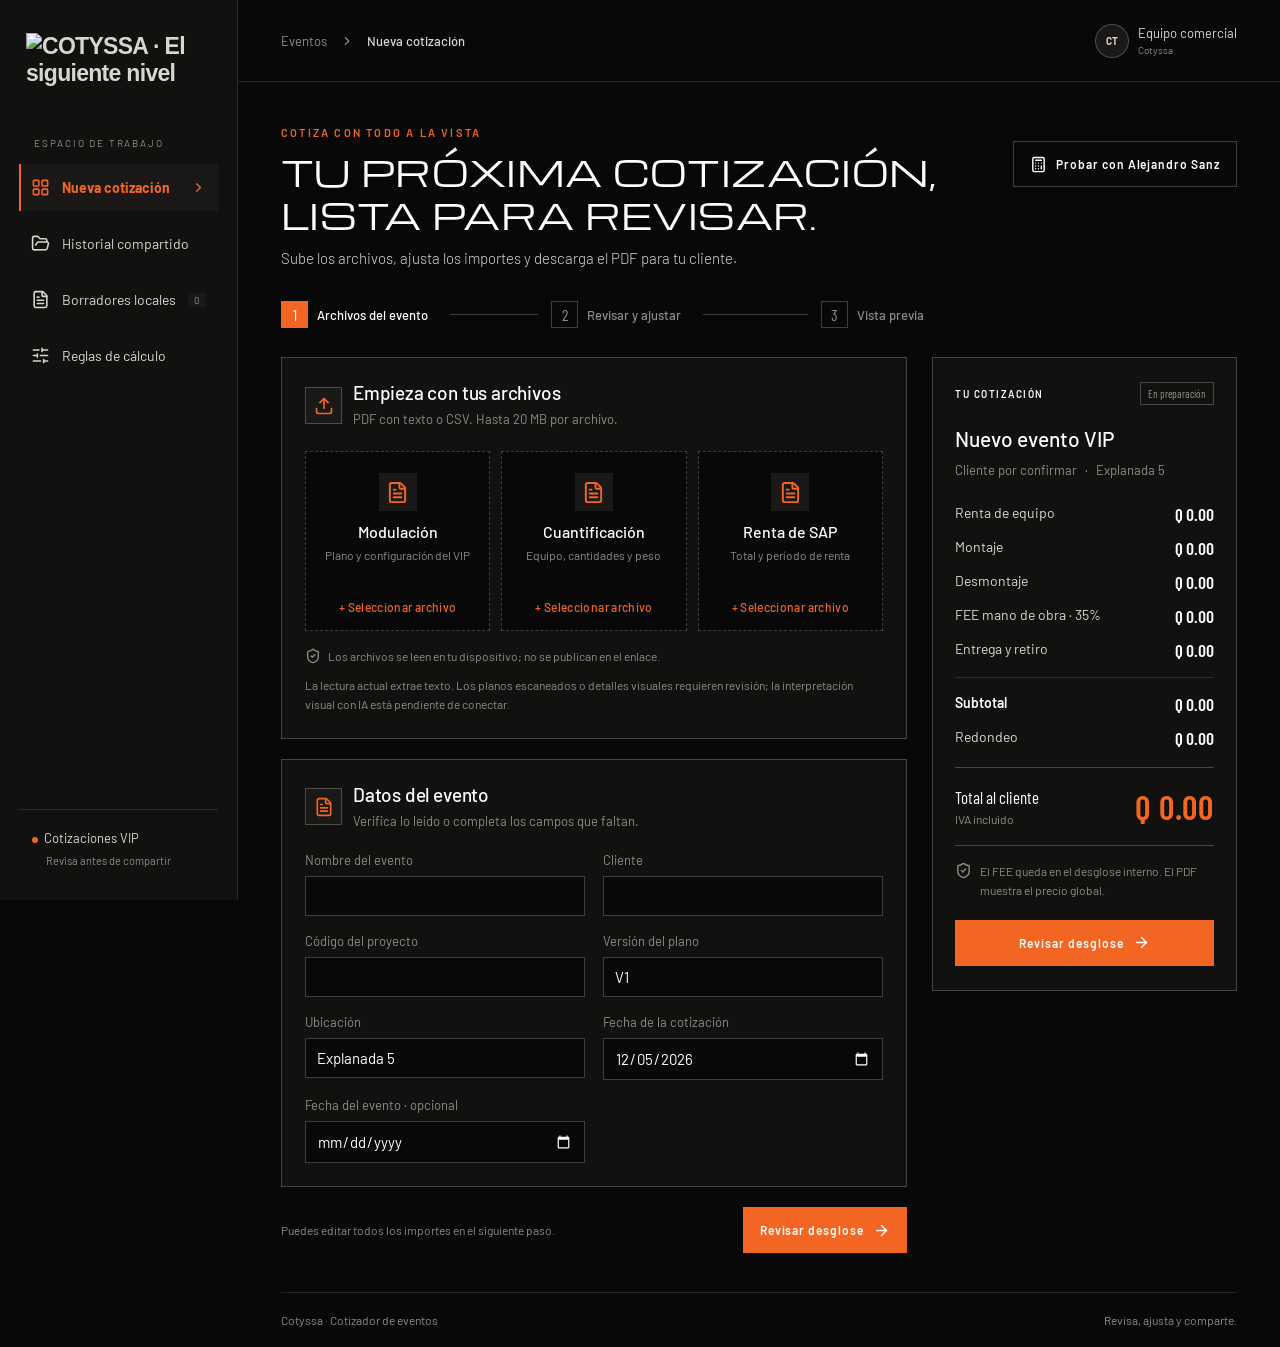
==== commit b140de0d: "Add password-protected shared quote history with immutable PDF versions" ====
--- a/cotizador-vip/index.html
+++ b/cotizador-vip/index.html
@@ -1,3 +1,3 @@
-<!doctype html><html lang="es"><head><meta charset="UTF-8"/><meta name="viewport" content="width=device-width,initial-scale=1.0"/><meta name="theme-color" content="#080808"/><meta name="robots" content="noindex,nofollow"/><title>Cotyssa · Cotizador de eventos</title><meta name="description" content="Prepara, revisa y descarga cotizaciones de VIP desde tu celular."/>  <script type="module" crossorigin src="./assets/index-C-hqehtB.js"></script>
-  <link rel="stylesheet" crossorigin href="./assets/index-trtvnpqz.css">
+<!doctype html><html lang="es"><head><meta charset="UTF-8"/><meta name="viewport" content="width=device-width,initial-scale=1.0"/><meta name="theme-color" content="#080808"/><meta name="robots" content="noindex,nofollow"/><title>Cotyssa · Cotizador de eventos</title><meta name="description" content="Prepara, revisa y descarga cotizaciones de VIP desde tu celular."/>  <script type="module" crossorigin src="./assets/index-CExz8sCH.js"></script>
+  <link rel="stylesheet" crossorigin href="./assets/index-DYPHy016.css">
 </head><body><div id="root"></div></body></html>
--- a/cotizador-vip/assets/index-DYPHy016.css
+++ b/cotizador-vip/assets/index-DYPHy016.css
@@ -0,0 +1 @@
+@import "https://fonts.googleapis.com/css2?family=Michroma&family=Barlow:wght@300;400;500;600&family=Barlow+Condensed:wght@500;600&display=swap";:root{color:#273130;font-synthesis:none;--orange:#ed5b2a;--ink:#21332f;--line:#e5e9e5;--muted:#78817c;background:#f5f6f4;font-family:DM Sans,Arial,sans-serif}*{box-sizing:border-box}body{margin:0}button,input,textarea{font:inherit}button,a{-webkit-tap-highlight-color:transparent}button{cursor:pointer}button:disabled{cursor:not-allowed;opacity:.5}a{color:inherit;text-decoration:none}button{color:inherit;background:0 0;border:0}button:focus-visible,a:focus-visible{outline-offset:3px;outline:3px solid #ef9c73}input:focus,textarea:focus{border-color:var(--orange);outline:2px solid #ed5b2a33}.app{min-height:100vh;display:flex}.sidebar{border-right:1px solid var(--line);background:#fff;flex-direction:column;width:238px;padding:33px 19px;display:flex;position:fixed;inset:0 auto 0 0}.brand{letter-spacing:-.7px;align-items:center;gap:10px;margin:0 10px 58px;font-family:Manrope,Arial;font-size:23px;font-weight:800;display:flex}.brand small{letter-spacing:1.1px;color:#8c948e;margin-top:4px;font-size:8px;font-weight:650;display:block}.brand-mark{background:var(--orange);color:#fff;border-radius:10px 2px;place-items:center;width:38px;height:43px;font-size:29px;display:grid}.nav-label{color:#9aa29b;letter-spacing:1.4px;margin:0 15px 15px;font-size:9px}.sidebar nav{gap:9px;display:grid}.sidebar nav button{color:#6e7871;text-align:left;border-radius:8px;align-items:center;gap:12px;padding:14px 12px;font-size:12px;display:flex}.sidebar nav button.selected{color:#d65625;background:#fff1e9;font-weight:650}.sidebar nav button svg:last-child:not(:first-child){margin-left:auto}.count{background:#ecefe9;border-radius:5px;margin-left:auto;padding:1px 6px;font-size:10px}.sidebar-bottom{border-top:1px solid var(--line);margin-top:auto;padding:20px 13px 0;font-size:11px}.sidebar-bottom small{color:#9aa198;margin:8px 0 0 14px;font-size:10px;display:block}.orange-dot{background:var(--orange);border-radius:100%;flex:none;width:6px;height:6px;margin-right:6px;display:inline-block}.workspace{flex:1;min-width:0;margin-left:238px}.topbar{border-bottom:1px solid var(--line);background:#fff;justify-content:space-between;align-items:center;height:82px;padding:0 43px;font-size:11px;display:flex}.topbar>div{color:#8a948c;align-items:center;gap:13px;display:flex}.topbar strong{color:#46574c;font-weight:500}.team{align-items:center;gap:9px;font-size:11px;display:flex}.team small{color:#969f97;margin-top:3px;font-size:9px;display:block}.avatar{color:#62785a;background:#edf0e8;border-radius:50%;place-items:center;width:34px;height:34px;font-size:10px;font-weight:700;display:grid}main{max-width:1450px;margin:auto;padding:39px 43px 0}.page-heading{justify-content:space-between;align-items:center;gap:25px;margin-bottom:31px;display:flex}.eyebrow{letter-spacing:1.4px;font-size:9px;font-weight:700}h1,h2,h3{font-family:Manrope,Arial,sans-serif}h1{letter-spacing:-1.2px;margin:10px 0;font-size:29px;font-weight:750;line-height:1.3}p{line-height:1.6}.page-heading p{color:var(--muted);margin:0;font-size:12px}.primary,.secondary{white-space:nowrap;border-radius:7px;justify-content:center;align-items:center;gap:9px;min-height:42px;padding:12px 16px;font-size:11px;font-weight:650;display:inline-flex}.primary{background:var(--orange);color:#fff;box-shadow:0 4px 10px #e75a2017}.primary:hover{background:#d94c20}.secondary{color:#566552;background:#fff;border:1px solid #dfe5de}.secondary:hover{background:#f8faf5}.secondary.small{min-height:33px;padding:7px 11px}.wide{width:100%}.steps{max-width:810px;margin:0 0 29px;display:flex}.steps button{text-align:left;white-space:nowrap;color:#9ca39b;flex:1;align-items:center;gap:9px;padding:0;font-size:11px;display:flex;position:relative}.steps button>span{background:#f5f6f4;border:1px solid #d9ded6;border-radius:50%;flex:none;place-items:center;width:27px;height:27px;font-size:11px;display:grid}.steps button strong{font-weight:500}.steps button.done>span{color:#557b4f;background:#e5eee2;border-color:#e5eee2}.steps i{background:#dce2d8;flex:1;height:1px;margin:0 13px}.editor-grid{grid-template-columns:minmax(0,1fr) 305px;align-items:start;gap:25px;display:grid}.editor{gap:20px;min-width:0;display:grid}.card,.summary{border:1px solid var(--line);background:#fff;border-radius:11px;box-shadow:0 3px 7px #1b341a02}.card{padding:23px}.card-heading{align-items:center;gap:11px;margin-bottom:21px;display:flex}.card-heading>.text-button,.card-heading>.secondary{margin-left:auto}.section-icon{color:#7a8a69;background:#f5f5ef;border:1px solid #e9ebe2;border-radius:9px;flex:none;place-items:center;width:37px;height:37px;display:grid}.card h2{letter-spacing:-.3px;margin:0 0 5px;font-size:14px;font-weight:750}.card-heading p,.card>p{color:var(--muted);margin:0;font-size:10px}.uploads{grid-template-columns:repeat(3,minmax(0,1fr));gap:11px;display:grid}.upload{text-align:center;cursor:pointer;background:#fcfdf9;border:1px dashed #d9dfd2;border-radius:8px;flex-direction:column;align-items:center;min-height:171px;padding:21px 10px 16px;display:flex;position:relative;overflow:hidden}.upload:hover{border-color:var(--orange);background:#fffaf4}.upload input{opacity:0;cursor:pointer;width:100%;height:100%;position:absolute;inset:0}.upload-icon{color:#8d9b7b;background:#eef1e6;border-radius:9px;place-items:center;width:38px;height:38px;margin-bottom:11px;display:grid}.upload strong{font-size:11px}.upload>span:not(.upload-icon){color:#9aa28f;overflow-wrap:anywhere;max-width:100%;margin:7px 0 15px;font-size:9px}.upload b{color:#d36e39;margin-top:auto;font-size:9px;font-weight:600}.privacy{color:#94a08d;align-items:center;gap:7px;margin-top:17px;font-size:9px;display:flex}.reading-note{line-height:1.6;color:#8d9689!important;margin-top:12px!important;font-size:9px!important}.form-grid{grid-template-columns:1fr 1fr;gap:17px 18px;display:grid}.form-grid.four{grid-template-columns:repeat(4,1fr);gap:12px}.form-grid.three{grid-template-columns:repeat(3,1fr)}.field{min-width:0;display:block}.field>span{color:#687565;margin-bottom:8px;font-size:10px;display:block}.field input,.field textarea,.extra-row input{color:#374b3c;background:#fff;border:1px solid #e0e6dc;border-radius:6px;width:100%;min-height:38px;padding:10px 11px;font-size:11px}.field input[type=number]{appearance:textfield}.field input::-webkit-inner-spin-button{opacity:.4}.field textarea{resize:vertical;margin-bottom:16px;line-height:1.7}.input-wrap{position:relative}.input-wrap input:has(+small){padding-right:28px}.input-wrap small{color:#9da594;font-size:9px;position:absolute;top:12px;right:10px}.metrics{grid-template-columns:repeat(3,1fr);margin-top:18px;display:grid}.metrics div+div{border-left:1px solid var(--line);padding-left:20px}.metrics strong{letter-spacing:-.5px;color:#486344;font-size:21px;display:block}.metrics small{font-size:11px;font-weight:400}.metrics span{color:#8a9785;margin-top:6px;font-size:9px;display:block}.card h3{margin:0;font-size:12px}.compact{padding:20px 23px}.compact .muted{margin-top:15px}.summary{padding:24px 22px;position:sticky;top:24px}.summary-top{justify-content:space-between;align-items:center;gap:10px;display:flex}.summary .eyebrow{letter-spacing:1px;color:#83937a;font-size:8px}.status{white-space:nowrap;color:#bc8547;background:#fbf4e7;border:1px solid #f2e6cd;border-radius:5px;padding:4px 7px;font-size:8px}.summary h2{letter-spacing:-.6px;margin:19px 0 6px;font-size:17px;line-height:1.4}.summary p{color:#8b9985;margin:0;font-size:10px}.summary p span{margin:0 5px}.sum-lines{gap:13px;margin:23px 0 19px;font-size:10px;display:grid}.sum-lines>div{justify-content:space-between;gap:10px;display:flex}.sum-lines strong{white-space:nowrap;font-size:10px;font-weight:500}.sum-lines .sub{border-top:1px solid var(--line);margin-top:3px;padding-top:16px}.sum-lines .sub span,.sum-lines .sub strong{color:#4b6046;font-weight:600}.total{border-top:1px solid var(--line);border-bottom:1px solid var(--line);justify-content:space-between;align-items:center;gap:10px;padding:18px 0;display:flex}.total>span{color:#62775a;font-size:10px}.total small{color:#94a18c;margin-top:5px;font-size:8px;display:block}.total strong{letter-spacing:-1px;color:#304b2f;font-family:Manrope,Arial;font-size:25px}.summary-note{color:#9aa58e;align-items:flex-start;gap:8px;margin:16px 0 20px;font-size:9px;line-height:1.6;display:flex}.summary-note svg{flex:none}.editor-footer{justify-content:space-between;align-items:center;gap:15px;display:flex}.main-footer{color:#a2aa98;border-top:1px solid #e3e8de;justify-content:space-between;margin-top:39px;padding:20px 0;font-size:9px;display:flex}.notice{color:#927033;background:#fffbef;border:1px solid #ebd9b4;border-radius:8px;align-items:flex-start;gap:10px;margin:0 0 20px;padding:13px 15px;font-size:11px;display:flex}.notice p{flex:1;margin:0}.notice svg{flex:none;margin-top:3px}.notice button{padding:0}.inline-warning{background:#fff9eb;border-radius:6px;padding:10px 12px;color:#a47728!important;margin-top:15px!important;font-size:10px!important}.check{color:#71816a;cursor:pointer;align-items:flex-start;gap:9px;margin-top:18px;font-size:10px;line-height:1.6;display:flex}.check input{accent-color:var(--orange);flex:none;width:15px;height:15px;margin:2px 0 0}.final-check{border-top:1px solid var(--line);padding-top:17px}.reference{background:#f7f8f3;border-radius:6px;align-items:flex-start;gap:5px;margin-top:16px;padding:11px 12px;display:flex}.reference .orange-dot{margin-top:6px}.reference p{color:#8b967e;margin:0;font-size:10px}.text-button{color:#d76a36;align-items:center;gap:7px;font-size:10px;font-weight:600;display:inline-flex}.sap-line{color:#8e9d83;justify-content:space-between;align-items:center;gap:10px;margin-top:17px;font-size:10px;display:flex}.sap-line input{border:1px solid #dfe5d7;border-radius:5px;width:50px;margin-left:5px;padding:6px}.empty-extras{color:#a0ab92;text-align:center;background:#f9faf5;border-radius:7px;padding:16px;font-size:10px}.extra-row{grid-template-columns:1fr 60px 95px 25px;gap:8px;margin-top:10px;display:grid}.preview-card iframe{border:1px solid var(--line);background:#f4f4ef;border-radius:7px;width:100%;height:750px}.preview-actions{justify-content:flex-end;gap:12px;margin-top:18px;display:flex}.history-row{border-bottom:1px solid var(--line);align-items:center;gap:15px;padding:17px 0;font-size:12px;display:flex}.history-row>div{flex:1}.history-row small{color:#97a089;margin-top:6px;font-size:10px;display:block}.history-row>b{font-size:12px}.blank{text-align:center;color:#8f9e80;padding:50px}.blank>svg{margin-bottom:20px}.blank button{margin-top:15px}.rules>div{border-bottom:1px solid var(--line);gap:15px;padding:16px 0;display:flex}.rules p{color:#87967a;margin:8px 0;font-size:12px}.mobile{display:none}@media (width>=1600px){main{padding-top:50px}.page-heading{margin-bottom:36px}.editor-grid{grid-template-columns:minmax(0,1fr) 340px;gap:30px}.card{padding:28px}.uploads{gap:17px}.upload{min-height:190px}}@media (width<=1200px){.sidebar{width:205px}.workspace{margin-left:205px}main{padding:30px 25px 0}.topbar{padding:0 25px}.page-heading{align-items:flex-start}.page-heading>.secondary{padding:10px;font-size:10px}h1{font-size:25px}.editor-grid{grid-template-columns:minmax(0,1fr) 270px;gap:18px}.card{padding:20px}.form-grid.four{grid-template-columns:1fr 1fr}.uploads{grid-template-columns:1fr}.upload{text-align:left;grid-template-rows:auto auto;grid-template-columns:38px 1fr;gap:3px 13px;min-height:85px;padding:14px;display:grid}.upload-icon{grid-row:1/3;margin:0}.upload>span:not(.upload-icon){margin:0}.upload b{grid-column:2;margin-top:6px;font-size:9px}.summary{padding:20px}.total strong{font-size:22px}}@media (width<=850px){.sidebar{width:74px;padding:25px 10px}.brand{margin:0 auto 35px}.brand>div,.nav-label,.sidebar-bottom,.sidebar nav button>:not(:first-child){display:none}.sidebar nav button{justify-content:center;gap:0;padding:13px;font-size:0}.sidebar nav button svg:first-child{width:20px;height:20px;display:block}.workspace{margin-left:74px}.team>span:last-child{display:none}.editor-grid{grid-template-columns:minmax(0,1fr)}.summary{position:static}.summary .sum-lines{grid-template-columns:1fr 1fr;gap:13px 30px}.summary .sum-lines .sub{border:0;margin:0;padding:0}.summary h2{margin-top:15px}.summary .primary{display:none}.summary-note{margin-bottom:0}.uploads{grid-template-columns:repeat(3,minmax(0,1fr))}.upload{text-align:center;flex-direction:column;gap:0;min-height:166px;padding:18px 10px;display:flex}.upload-icon{margin-bottom:12px}.upload>span:not(.upload-icon){margin:7px 0 10px}.upload b{margin-top:auto}.steps{font-size:10px}.topbar{height:66px}.preview-card iframe{height:650px}}@media (width<=580px){.sidebar{display:none}.workspace{margin-left:0}.topbar{height:61px;padding:0 20px}.topbar>div{font-size:10px}.team{gap:0}.avatar{width:29px;height:29px}main{padding:25px 16px 0}.page-heading{margin-bottom:25px;display:block}h1{letter-spacing:-1px;font-size:25px}.page-heading p{max-width:290px;font-size:11px}.page-heading>.secondary{min-height:35px;margin-top:17px}.eyebrow{font-size:8px}.steps{gap:8px;margin-bottom:23px}.steps button{white-space:normal;align-items:center;gap:6px}.steps button span{width:24px;height:24px;font-size:10px}.steps button strong{font-size:9px;line-height:1.5}.steps i{display:none}.card{border-radius:9px;padding:18px 16px}.card-heading{gap:9px;margin-bottom:18px}.card-heading h2{font-size:13px}.card-heading p{font-size:9px}.section-icon{border-radius:7px;width:31px;height:31px}.uploads{grid-template-columns:1fr;gap:10px}.upload{text-align:left;grid-template-rows:auto auto;grid-template-columns:32px 1fr;gap:4px 12px;min-height:88px;padding:15px;display:grid}.upload-icon{grid-row:1/3;width:32px;height:32px;margin:0}.upload b{grid-column:2;margin-top:3px}.upload>span:not(.upload-icon){margin:0}.privacy{align-items:flex-start;font-size:8px;line-height:1.6}.privacy svg{flex:none}.form-grid{gap:14px 12px}.form-grid.three{grid-template-columns:1fr 1fr}.form-grid.three>.field:last-child{grid-column:1/3}.field>span{font-size:9px}.field input{font-size:12px}.summary .sum-lines{grid-template-columns:1fr}.summary .sum-lines .sub{border-top:1px solid var(--line);padding-top:13px}.summary{padding:21px}.total strong{font-size:26px}.editor-footer{gap:10px}.editor-footer>span{max-width:145px;font-size:9px}.primary{padding:11px 14px;font-size:10px}.card-heading>.text-button{text-align:right;max-width:85px;font-size:9px;line-height:1.5}.card-heading>.secondary,.reference p{font-size:9px}.sap-line{align-items:flex-start;font-size:9px}.extra-row{grid-template-columns:1fr 45px 70px 22px;gap:5px}.extra-row input{padding:8px 6px;font-size:10px}.check{font-size:9px}.preview-card iframe{height:510px}.preview-actions{justify-content:space-between;gap:7px}.preview-actions a{padding:10px;font-size:9px}.main-footer{margin-top:27px;font-size:8px}.main-footer>span{display:none}.history-row{flex-wrap:wrap;gap:9px}.history-row>div{min-width:150px}.mobile{display:block}}.mobile-nav{display:none}@media (width<=580px){.mobile-nav{background:#fff;border:1px solid #e5e9e5;border-radius:6px;max-width:110px;padding:7px;font-size:10px;display:block}.topbar{gap:10px}.topbar .team{display:none}}:root{--lightningcss-light: ;--lightningcss-dark:initial;color-scheme:dark;--ink:#080808;--coal:#111110;--coal2:#1a1917;--line:#ffffff1c;--line2:#ffffff38;--steel:#d9d6d2;--mute:#8e8b87;--white:#fff;--or:#f26522;--or2:#ff7a3d;--orange:#f26522;--muted:#8e8b87;--display:"Michroma","Eurostile",Arial,sans-serif;--text:"Barlow","Helvetica Neue",Arial,sans-serif;--data:"Barlow Condensed","Arial Narrow",Arial,sans-serif;font-family:var(--text);background:var(--ink);color:var(--steel)}body{background:var(--ink);color:var(--steel);font-family:var(--text)}::selection{background:var(--or);color:#fff}button,input,textarea,select{font-family:var(--text)}h1{font-family:var(--display);text-transform:uppercase;color:#fff;letter-spacing:.01em;font-size:clamp(23px,2.7vw,35px);font-weight:400;line-height:1.25}h2,h3{font-family:var(--text);color:#fff}.sidebar{background:var(--coal);border-color:var(--line);width:238px}.workspace{margin-left:238px}.brand{min-height:48px;margin:0 7px 50px}.brand-logo{width:180px;height:auto;display:block}.brand-mark{display:none}.nav-label{color:var(--mute);letter-spacing:.18em;font-size:10px}.sidebar nav button{color:var(--steel);border-radius:0;font-size:14px}.sidebar nav button.selected{background:var(--coal2);color:var(--or);box-shadow:inset 2px 0 var(--or)}.count{background:var(--coal2);color:var(--mute);border-radius:0}.sidebar-bottom{color:var(--steel);border-color:var(--line);font-size:13px}.sidebar-bottom small{color:var(--mute);font-size:11px}.orange-dot{background:var(--or)}.topbar{background:var(--ink);border-color:var(--line);font-size:13px}.topbar>div{color:var(--mute)}.topbar strong{color:var(--steel)}.team{font-size:13px}.team small{color:var(--mute);font-size:10px}.avatar{background:var(--coal2);color:var(--steel);border:1px solid var(--line2)}.eyebrow{font-family:var(--text);letter-spacing:.2em;font-size:11px;font-weight:600}.orange{color:var(--or)}.page-heading{align-items:flex-start}.page-heading p{color:var(--steel);max-width:65ch;font-size:15px;font-weight:300}.page-heading>.secondary{margin-top:20px}.primary,.secondary{font-family:var(--text);letter-spacing:.08em;min-height:46px;box-shadow:none;border-radius:0;font-size:12px;font-weight:600}.primary{background:var(--or);border:1px solid var(--or);color:#fff}.primary:hover{background:var(--or2);border-color:var(--or2)}.secondary{border-color:var(--line2);color:#fff;background:0 0}.secondary:hover{background:var(--coal2);border-color:#fff}.steps button{color:var(--mute);font-size:13px}.steps button>span{background:var(--ink);color:var(--mute);border-color:var(--line2);font-family:var(--data);border-radius:0;font-size:16px}.steps button.active{color:#fff}.steps button.active>span{background:var(--or);border-color:var(--or);color:#fff}.steps button.done>span{background:var(--coal2);border-color:var(--or);color:var(--or)}.steps i{background:var(--line2)}.card,.summary{background:var(--coal);border-color:var(--line2);box-shadow:none;border-radius:0}.card h2{font-family:var(--text);letter-spacing:-.01em;font-size:19px;font-weight:500}.card h3{font-family:var(--text);font-size:17px;font-weight:500}.card-heading p,.card>p{color:var(--mute);font-size:13px}.section-icon{background:var(--coal2);color:var(--or);border:1px solid var(--line2);border-radius:0}.upload{background:var(--ink);border-color:var(--line2);border-radius:0;min-height:180px}.upload:hover{background:var(--coal2);border-color:var(--or)}.upload-icon{background:var(--coal2);color:var(--or);border-radius:0}.upload strong{color:#fff;font-size:16px;font-weight:500}.upload>span:not(.upload-icon){color:var(--mute);font-size:12px}.upload b{letter-spacing:.03em;color:var(--or);font-size:12px;font-weight:500}.upload.loaded{background:#101a12;border-color:#5fb77a}.upload.loaded .upload-icon{color:#5fb77a;background:#15231a}.privacy{color:var(--mute);font-size:12px}.reading-note{color:var(--mute)!important;font-size:12px!important}.field>span{color:var(--mute);font-size:13px}.field input,.field textarea,.extra-row input{background:var(--ink);color:#fff;border-color:var(--line2);border-radius:0;font-size:15px}.field input:focus,.field textarea:focus,.extra-row input:focus{border-color:var(--or);outline:none}.input-wrap small{font-family:var(--data);color:var(--mute);font-size:14px;top:10px}.field textarea{font-size:14px}.summary .eyebrow{color:#fff;letter-spacing:.15em;font-size:10px}.status{color:var(--mute);border-color:var(--line2);font-family:var(--data);background:0 0;border-radius:0;font-size:11px}.summary h2{font-family:var(--text);color:#fff;letter-spacing:0;font-size:21px;font-weight:500}.summary p{color:var(--mute);font-size:13px}.sum-lines{gap:14px;font-size:14px}.sum-lines span{color:var(--steel)}.sum-lines strong{font-family:var(--data);color:#fff;font-variant-numeric:tabular-nums;font-size:17px;font-weight:600}.sum-lines .sub span,.sum-lines .sub strong{color:#fff}.total{border-color:var(--line2)}.total>span{font-family:var(--data);color:#fff;font-size:17px}.total small{font-family:var(--text);color:var(--mute);font-size:12px}.total strong{font-family:var(--data);color:var(--or);letter-spacing:.03em;font-size:34px;font-weight:600}.summary-note{color:var(--mute);font-size:12px}.metrics strong{font-family:var(--data);color:#fff;letter-spacing:.03em;font-size:30px;font-weight:600}.metrics small{font-size:15px}.metrics span{color:var(--mute);font-size:12px}.metrics div+div{border-color:var(--line2)}.muted{color:var(--mute);font-size:13px}.editor-footer>span{color:var(--mute);font-size:12px}.main-footer{color:var(--mute);border-color:var(--line);font-size:12px}.notice{border-color:var(--line2);border-left:2px solid var(--or);color:var(--steel);background:#f2652212;border-radius:0;font-size:14px}.notice svg{color:var(--or)}.inline-warning{background:#e8b04a12;border-left:2px solid #e8b04a;border-radius:0;color:#e8b04a!important;font-size:13px!important}.check{color:var(--steel);font-size:14px}.check input{accent-color:var(--or);width:18px;height:18px}.reference{border:1px dashed var(--line2);background:var(--ink);border-radius:0}.reference p{color:var(--mute);font-size:13px}.text-button{color:var(--or);font-size:12px}.sap-line{color:var(--mute);font-size:13px}.sap-line input{background:var(--ink);color:#fff;border-color:var(--line2);border-radius:0}.empty-extras{background:var(--ink);color:var(--mute);border-radius:0;font-size:13px}.extra-row button{color:var(--mute)}.preview-card iframe{border-color:var(--line2);background:var(--ink);border-radius:0}.history-row{border-color:var(--line);font-size:15px}.history-row small{color:var(--mute);font-size:13px}.history-row>b{font-family:var(--data);font-size:20px}.blank{color:var(--mute)}.blank p{font-size:15px}.rules p{color:var(--mute);font-size:15px}.rules h3{font-size:18px}.mobile-nav{background:var(--ink);color:#fff;border-color:var(--line2);border-radius:0}@media (width<=1200px){.sidebar{width:205px}.workspace{margin-left:205px}.brand-logo{width:160px}.page-heading{display:block}.page-heading>.secondary{margin-top:17px}.uploads .upload{min-height:100px}.total strong{font-size:29px}}@media (width<=850px){.sidebar{width:74px;padding:24px 8px}.workspace{margin-left:74px}.brand{min-height:40px;margin:0 auto 30px}.brand-logo{width:57px}.sidebar nav button{font-size:0}.summary .sum-lines{grid-template-columns:1fr 1fr}.uploads .upload{min-height:175px}}@media (width<=580px){.workspace{margin-left:0}.sidebar{display:none}.topbar,.topbar>div,.mobile-nav{font-size:12px}.eyebrow{font-size:10px}h1{font-size:23px;line-height:1.3}.page-heading p{max-width:none;font-size:15px}.page-heading>.secondary{font-size:11px}.steps button strong{font-size:12px}.steps button span{font-size:14px}.card h2{font-size:18px}.card-heading p{font-size:12px}.uploads .upload{min-height:101px}.upload strong{font-size:16px}.upload>span:not(.upload-icon),.upload b,.field>span{font-size:12px}.field input{font-size:16px}.summary .sum-lines{grid-template-columns:1fr}.total strong{font-size:34px}.summary p{font-size:13px}.privacy,.card-heading>.text-button{font-size:11px}.check,.reference p{font-size:13px}.editor-footer>span,.primary{font-size:11px}.sap-line{font-size:12px}.extra-row input{font-size:13px}.main-footer{font-size:11px}}.mobile-brand{display:none}@media (width<=580px){.mobile-brand{width:154px;height:auto;display:block}.topbar>div:first-of-type{display:none}.topbar{justify-content:space-between;height:74px}.steps{gap:8px}.steps button strong{font-size:11px}}.final-review{border-top:1px solid var(--line2);margin-top:22px;padding-top:20px}.final-review h3{margin-bottom:8px;font-size:18px}.final-review p{color:var(--mute);font-size:13px;line-height:1.5}.generation-errors{background:var(--coal);border:1px solid var(--warn,#e8b04a);border-left:3px solid var(--or);color:var(--steel);padding:17px 20px;font-size:14px}.generation-errors ul{margin:10px 0 0;padding-left:20px;line-height:1.7}.generation-errors strong{color:#fff}.notice:focus{outline:2px solid var(--or);outline-offset:3px}.field select{background:var(--ink);color:#fff;border:1px solid var(--line2);border-radius:0;width:100%;padding:12px;font-size:15px}.field select:focus{border-color:var(--or);outline:none}.history-unlock{gap:14px;max-width:420px;display:grid}.history-toolbar{align-items:end;gap:18px;display:flex}.history-toolbar .field{flex:1}.shared-version{border-top:1px solid var(--line);align-items:center;gap:20px;padding:20px 0;display:flex}.shared-version>div:first-child{flex:1}.shared-version small{color:var(--mute);margin-top:6px;display:block}.version-actions{flex-wrap:wrap;gap:10px;display:flex}.history-save{border-top:1px solid var(--line);margin-top:20px;padding:24px 0}.history-save .history-unlock{margin-top:24px}.history-save p{color:var(--mute)}@media (width<=700px){.shared-version{flex-wrap:wrap}.version-actions{width:100%}.history-toolbar{flex-direction:column;align-items:stretch}}
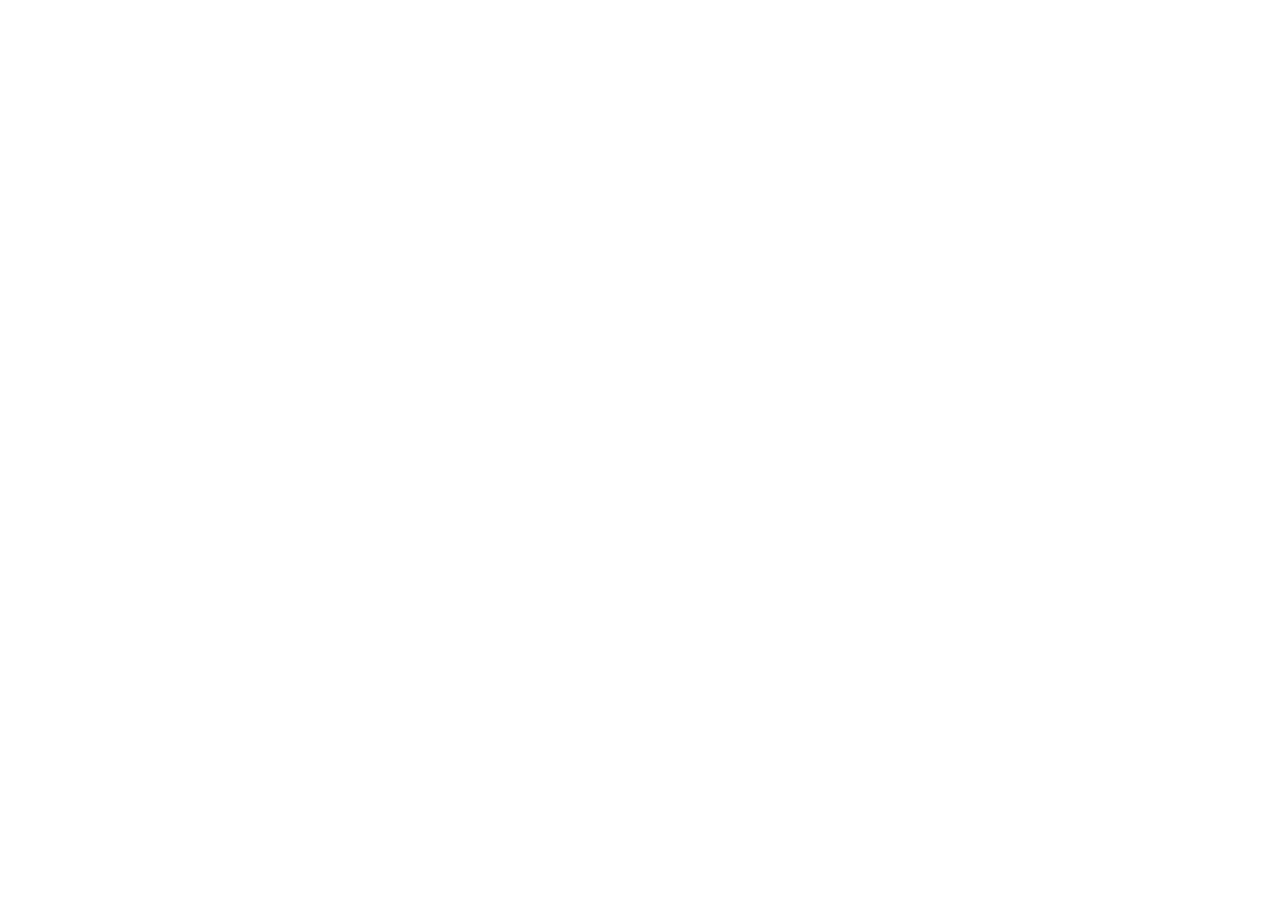
==== commit d0a15e18: "Replace public internal app assets with entry to the authenticated quote service" ====
--- a/cotizador-vip/index.html
+++ b/cotizador-vip/index.html
@@ -1,3 +1,3 @@
-<!doctype html><html lang="es"><head><meta charset="UTF-8"/><meta name="viewport" content="width=device-width,initial-scale=1.0"/><meta name="theme-color" content="#080808"/><meta name="robots" content="noindex,nofollow"/><title>Cotyssa · Cotizador de eventos</title><meta name="description" content="Prepara, revisa y descarga cotizaciones de VIP desde tu celular."/>  <script type="module" crossorigin src="./assets/index-CExz8sCH.js"></script>
-  <link rel="stylesheet" crossorigin href="./assets/index-DYPHy016.css">
-</head><body><div id="root"></div></body></html>
+<!doctype html><html lang="es"><head><meta charset="utf-8"><meta name="viewport" content="width=device-width,initial-scale=1"><meta name="robots" content="noindex,nofollow"><link rel="icon" href="./favicon.svg?v=20261109"><title>Cotyssa · Acceso interno</title><style>body{margin:0;background:#080808;color:#eee;font:16px Arial,sans-serif;min-height:100vh;display:grid;place-items:center}main{max-width:440px;margin:24px;padding:30px;background:#111110;border:1px solid #3a3a36}img{width:230px;max-width:100%}h1{font-size:24px;margin-top:32px}p{color:#aaa;line-height:1.6}a,button{display:block;margin-top:18px;padding:16px;border:0;font:inherit;text-align:center;text-decoration:none;background:#F26522;color:white;cursor:pointer}button{width:100%;background:transparent;border:1px solid #777}button[hidden],p[hidden]{display:none}</style></head><body><main><img src="https://tarifario.cotyssa.com/logo-cotyssa-oscuro.png" alt="COTYSSA · El siguiente nivel"><h1>Cotizador interno</h1><p>El cotizador y su historial ahora solicitan la clave compartida del equipo.</p><p id="draftNote" hidden>Hay borradores guardados en este dispositivo. Descarga una copia para importarlos en «Borradores locales» después de entrar.</p><button id="exportDrafts" hidden>Descargar mis borradores</button><a href="https://cotyssa-cotizador-vip.cotyssa-0654.chatgpt.site">Entrar al cotizador</a></main><script>
+(()=>{const target='https://cotyssa-cotizador-vip.cotyssa-0654.chatgpt.site';let drafts=[];try{const saved=JSON.parse(localStorage.getItem('cotyssa-vip-history')||'[]');if(Array.isArray(saved))drafts=saved}catch{}if(!drafts.length){location.replace(target);return}document.getElementById('draftNote').hidden=false;const button=document.getElementById('exportDrafts');button.hidden=false;button.onclick=()=>{const url=URL.createObjectURL(new Blob([JSON.stringify(drafts,null,2)],{type:'application/json'}));const a=document.createElement('a');a.href=url;a.download='Cotyssa_borradores.json';a.click();setTimeout(()=>URL.revokeObjectURL(url),10000)}})();
+</script></body></html>
